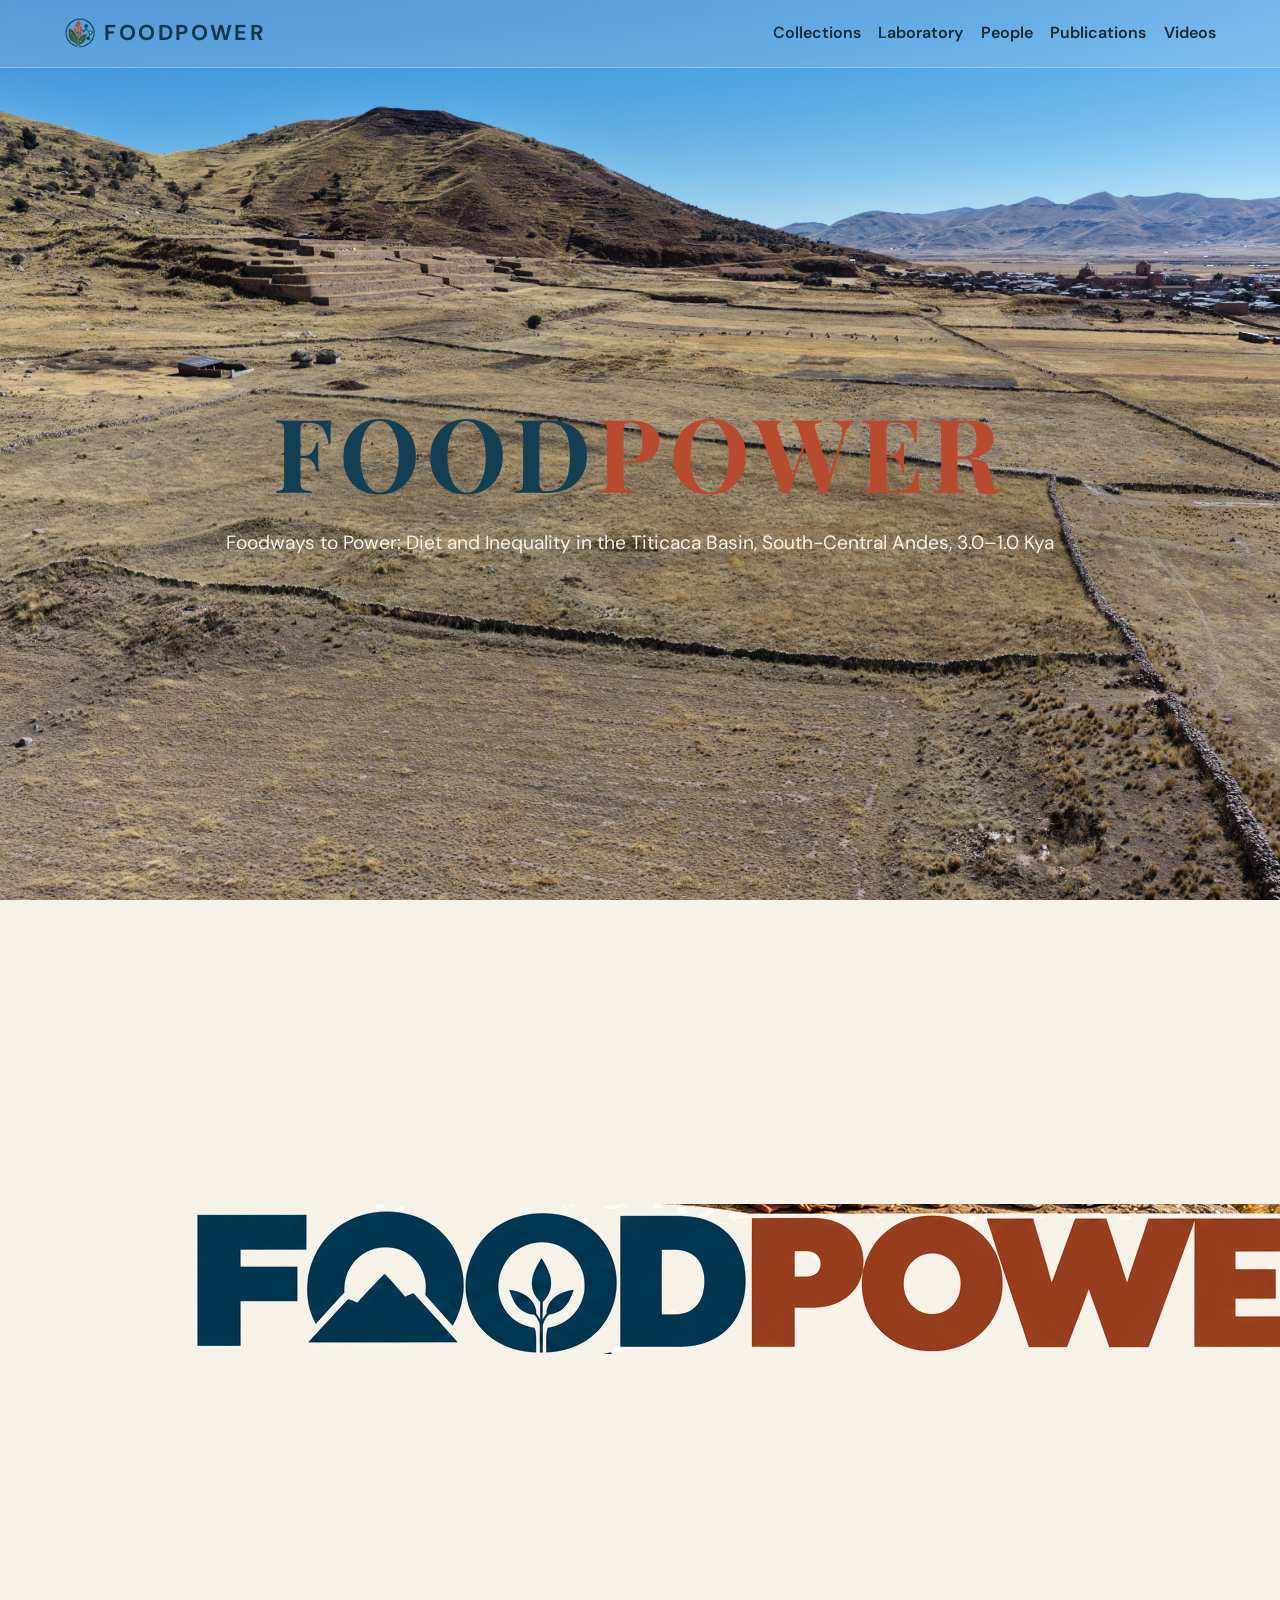
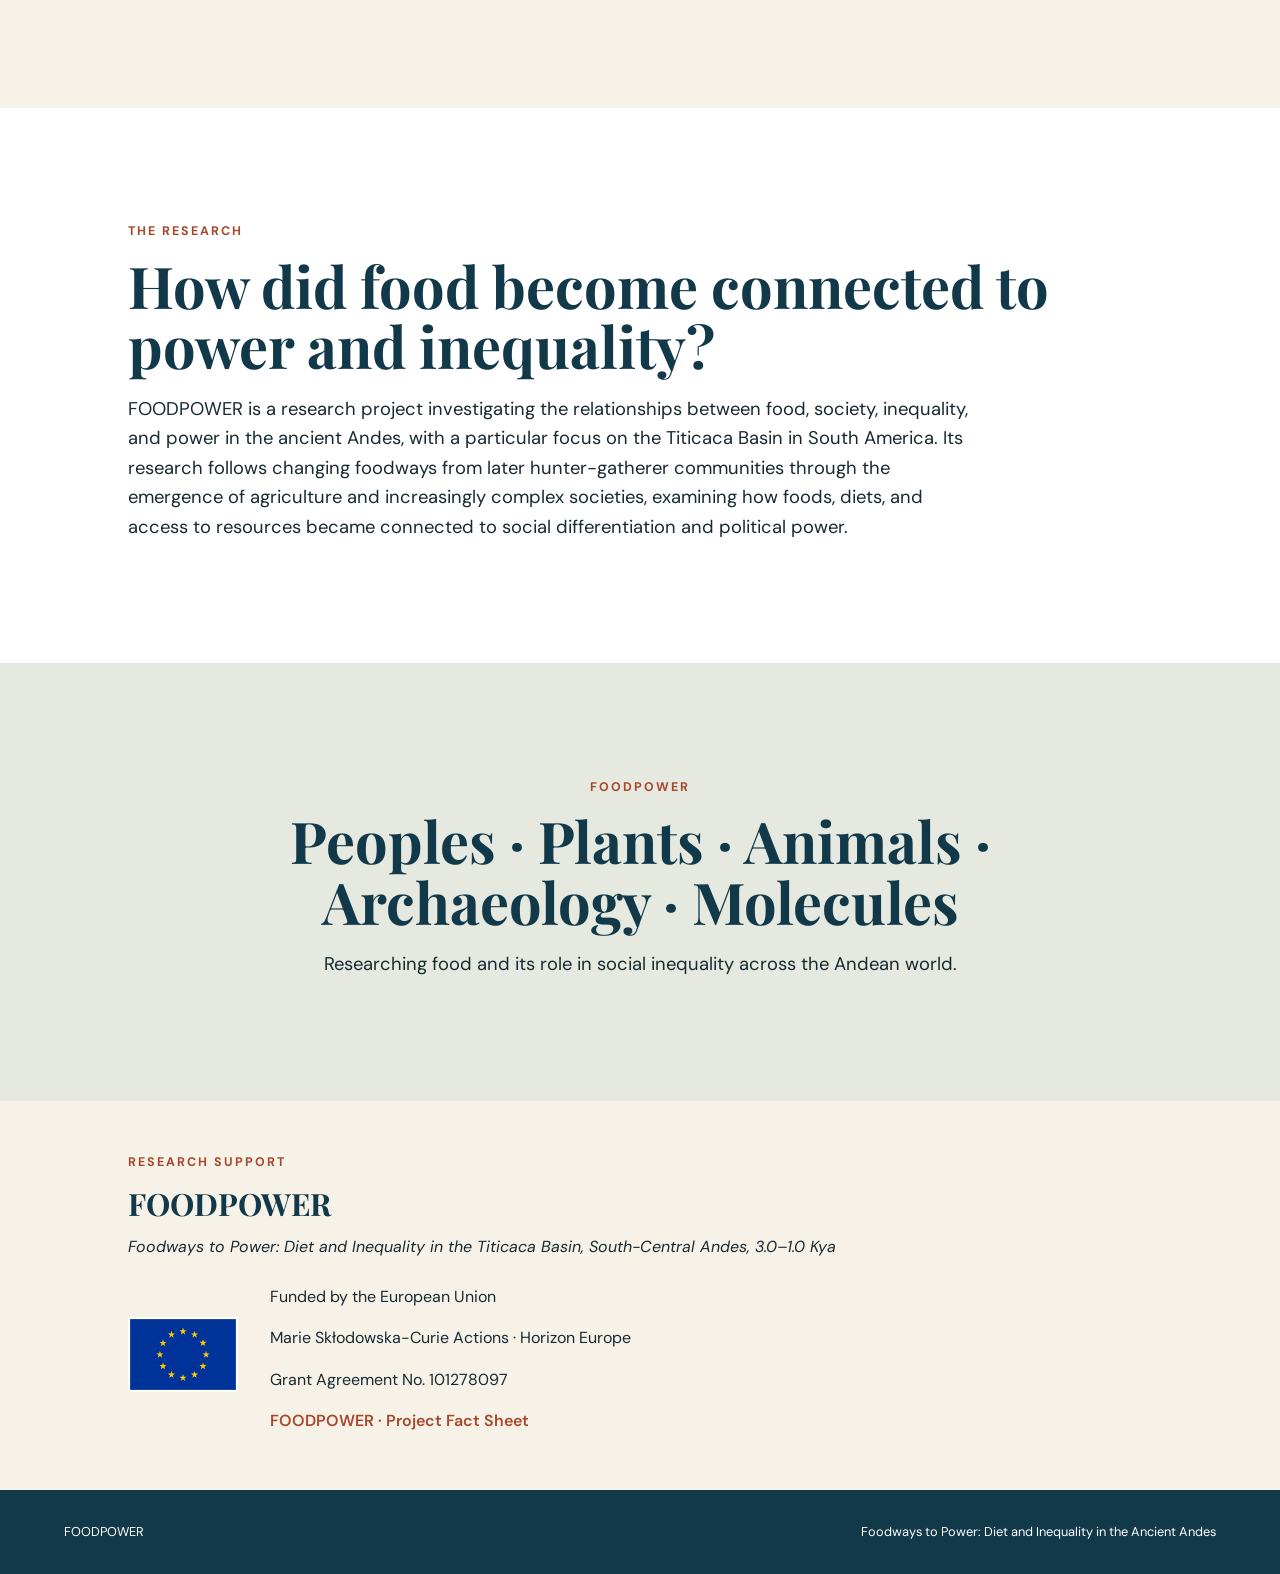
==== index.html @ 6a787aa3 "Update index.html" ====
<!DOCTYPE html>
<html lang="en">
<head>
  <meta charset="UTF-8">
  <meta name="viewport" content="width=device-width, initial-scale=1.0">
  <title>FOODPOWER | Foodways to Power</title>
  <meta name="description" content="FOODPOWER — Foodways to Power: Diet and Inequality in the Titicaca Basin.">
  <link rel="stylesheet" href="styles.css">
</head>
<body class="home-page">
  <header class="site-header">
    <a class="brand" href="#top">
  <img src="emblem.png" alt="FOODPOWER emblem">
  <span>FOODPOWER</span>
</a>
      <nav>
<a href="collections.html">Collections</a>
<a href="laboratory.html">Laboratory</a>
<a href="people.html">People</a>
<a href="publications.html">Publications</a>
<a href="videos.html">Videos</a>
</nav>
  </header>

 <main id="top">
  <section class="hero-cover">
    <div class="hero-cover-content">
      <h1>
        <span class="cover-food">FOOD</span><span class="cover-power">POWER</span>
      </h1>
      <p>
        Foodways to Power: Diet and Inequality in the Titicaca Basin,
        South-Central Andes, 3.0–1.0 Kya
      </p>
    </div>
  </section>
   <section class="hero-cover">
  <div class="hero-cover-content">
    <img src="foodpower-wordmark.png" alt="FOODPOWER">
    <p>Foodways to Power: Diet and Inequality in the Titicaca Basin, South-Central Andes, 3.0–1.0 Kya</p>
  </div>
</section>
    <section id="project" class="intro section">
      <p class="section-label">The research</p>
      <h2>How did food become connected to power and inequality?</h2>
      <p>
        FOODPOWER is a research project investigating the relationships between food, society, inequality, and power in the ancient Andes, 
        with a particular focus on the Titicaca Basin in South America. 
        Its research follows changing foodways from later hunter-gatherer communities through the emergence of agriculture and increasingly complex societies, 
        examining how foods, diets, and access to resources became connected to social differentiation and political power.
      </p>
    </section>
    
    <section id="people" class="closing section">
      <p class="section-label">FOODPOWER</p>
      <h2>Peoples · Plants · Animals · Archaeology · Molecules</h2>
      <p>Researching food and its role in social inequality across the Andean world.</p>
    </section>
  <section class="funding section">
  <p class="section-label">RESEARCH SUPPORT</p>

  <h2>FOODPOWER</h2>
  <p class="funding-subtitle">Foodways to Power: Diet and Inequality in the Titicaca Basin, South-Central Andes, 3.0–1.0 Kya</p>

  <div class="funding-content">
    <div class="funding-logo">
      <img src="EU-emblem_RGB.svg" alt="European Union">
    </div>

    <div class="funding-text">
      <p class="funding-statement">Funded by the European Union</p>
      <p>Marie Skłodowska-Curie Actions · Horizon Europe</p>
      <p>Grant Agreement No. 101278097</p>

      <p>
        <a href="https://cordis.europa.eu/project/id/101278097" target="_blank" rel="noopener">
          FOODPOWER · Project Fact Sheet
        </a>
      </p>
    </div>
  </div>
   
  </main>

  <footer>
    <span>FOODPOWER</span>
    <span>Foodways to Power: Diet and Inequality in the Ancient Andes</span>
  </footer>
</body>
</html>
---- styles.css ----
@import url('https://fonts.googleapis.com/css2?family=DM+Sans:wght@400;500;600;700&family=Playfair+Display:wght@600;700&display=swap');

:root {
  --navy: #12394a;
  --terracotta: #a9472c;
  --ochre: #c99532;
  --green: #596743;
  --cream: #f7f2e8;
  --ink: #172a32;
  --white: #ffffff;
  --line: rgba(18,57,74,.16);
}

* {
  box-sizing: border-box;
}

html {
  scroll-behavior: smooth;
}

body {
  margin: 0;
  color: var(--ink);
  background: var(--cream);
  font-family: "DM Sans", Arial, sans-serif;
  line-height: 1.6;
}


/* =====================================================
   HEADER
   ===================================================== */

.site-header {
  position: sticky;
  top: 0;
  z-index: 10;
  display: flex;
  align-items: center;
  justify-content: space-between;
  gap: 2rem;
  padding: 1rem 5vw;
  background: rgba(247,242,232,.94);
  backdrop-filter: blur(10px);
  border-bottom: 1px solid var(--line);
}
.home-page .site-header {
  background: rgba(246, 241, 231, 0.15);
  backdrop-filter: blur(4px);
  -webkit-backdrop-filter: blur(4px);
  border-bottom: 1px solid rgba(255,255,255,0.25);
}

.brand {
  color: var(--navy);
  text-decoration: none;
  font-size: 1.35rem;
  font-weight: 700;
  letter-spacing: .12em;
  display: flex;
  align-items: center;
  gap: .5rem;
}

.brand img {
  width: 32px;
  height: 32px;
  object-fit: contain;
  flex-shrink: 0;
}

nav {
  display: flex;
  flex-wrap: wrap;
  gap: 1.1rem;
}

nav a {
  color: var(--ink);
  text-decoration: none;
  font-size: 1rem;
  font-weight: 600;
}

nav a:hover {
  color: var(--terracotta);
}


/* =====================================================
   GENERAL TYPOGRAPHY
   ===================================================== */

h1,
h2 {
  font-family: "Playfair Display", Georgia, serif;
  line-height: 1.05;
  color: var(--navy);
}

h1 {
  font-size: clamp(3rem, 7vw, 6.4rem);
  margin: .3rem 0 1rem;
}

h2 {
  font-size: clamp(2.2rem, 4.5vw, 4.2rem);
  margin: .5rem 0 1.2rem;
}

h3 {
  color: var(--navy);
  font-size: 1.35rem;
  margin: .4rem 0 .7rem;
}

.lead {
  font-size: clamp(1.15rem, 2vw, 1.45rem);
  max-width: 560px;
}

.eyebrow,
.section-label {
  color: var(--terracotta);
  text-transform: uppercase;
  letter-spacing: .16em;
  font-size: .78rem;
  font-weight: 700;
}


/* =====================================================
   HOMEPAGE
   ===================================================== */

/* =====================================================
   LARGE COVER
===================================================== */

.hero-cover {
  min-height: 100vh;
  margin-top: -80px;
  padding-top: 80px;

  display: flex;
  align-items: center;
  justify-content: center;
  text-align: center;

  background: url('hero-landscape.png') center center / cover no-repeat;

  background-attachment: fixed;

  position: relative;
}

.hero-cover-content {
  max-width: 1000px;
  padding: 3rem;
}

.hero-cover h1 {
  margin: 0 0 1.5rem;
  font-size: clamp(4rem, 8vw, 8rem);
  letter-spacing: .06em;
  font-weight: 700;
}

.cover-food {
  color: #123f52;
}

.cover-power {
  color: #b84b2f;
}

.hero-cover p {
  margin: 0 auto;
  max-width: 850px;
 color: #f6f1e7;
  font-size: clamp(1rem, 1.5vw, 1.35rem);
  line-height: 1.5;
}
.hero {
  min-height: calc(100vh - 70px);
  display: grid;
  grid-template-columns: 1.05fr .95fr;
  align-items: center;
  gap: 4vw;
  padding: 5vw;
  background: var(--cream);
}
.home-hero {
  background-image:
    linear-gradient(rgba(246, 241, 231, 0.72), rgba(246, 241, 231, 0.72)),
    url('hero-landscape.jpg');
  background-size: cover;
  background-position: center;
}

.hero-image-wrap {
  max-width: 874px;
  margin: auto;
}

.hero-image-wrap img {
  width: 100%;
  display: block;
}

.hero-copy {
  max-width: 620px;
}


/* =====================================================
   BUTTONS
   ===================================================== */

.button {
  display: inline-block;
  margin-top: 1.2rem;
  padding: .85rem 1.2rem;
  background: var(--navy);
  color: var(--white);
  text-decoration: none;
  border-radius: 999px;
  font-weight: 600;
}

.button:hover {
  background: var(--terracotta);
}


/* =====================================================
   GENERAL SECTIONS
   ===================================================== */

.section {
  padding: 8vw 10vw;
}

.intro {
  background: var(--white);
}

.intro p:last-child {
  max-width: 850px;
  font-size: 1.15rem;
}


/* =====================================================
   CARDS
   ===================================================== */

.cards {
  display: grid;
  grid-template-columns: repeat(2, 1fr);
  gap: 1px;
  padding: 0;
  background: var(--line);
}

.cards article {
  padding: 5vw;
  min-height: 300px;
  background: var(--cream);
}

.card-number {
  color: var(--ochre);
  font-weight: 700;
  letter-spacing: .08em;
}


/* =====================================================
   FEATURE
   ===================================================== */

.feature {
  display: grid;
  grid-template-columns: 1fr 1fr;
  gap: 8vw;
  align-items: end;
  background: var(--navy);
  color: var(--white);
}

.feature h2 {
  color: var(--white);
}

.feature .section-label {
  color: var(--ochre);
}


/* =====================================================
   CLOSING
   ===================================================== */

.closing {
  text-align: center;
  background: #e5e9df;
}

.closing h2 {
  max-width: 900px;
  margin-left: auto;
  margin-right: auto;
}

.closing p:last-child {
  font-size: 1.15rem;
}


/* =====================================================
   FOOTER
   ===================================================== */

footer {
  display: flex;
  justify-content: space-between;
  gap: 2rem;
  padding: 2rem 5vw;
  background: var(--navy);
  color: var(--white);
  font-size: .8rem;
}


/* =====================================================
   INTERIOR PAGES
   Collections · Laboratory · People · Publications · Videos
   ===================================================== */

.collections-page main,
.laboratory-page main,
.people-page main,
.publications-page main,
.videos-page main {
  max-width: 1180px;
  margin: 0 auto;
}


/* =====================================================
   INTERIOR HERO
   The key change: no artificial vertical height
   ===================================================== */

.collections-page .hero,
.laboratory-page .hero,
.people-page .hero,
.publications-page .hero,
.videos-page .hero {
  min-height: 0 !important;
  height: auto !important;
  display: block;
  padding: 3.5rem 5vw 0 !important;
  margin: 0 !important;
  background: transparent;
}


/* =====================================================
   INTERIOR H1
   10% smaller than original
   ===================================================== */

.collections-page .hero h1,
.laboratory-page .hero h1,
.people-page .hero h1,
.publications-page .hero h1,
.videos-page .hero h1 {
  font-size: clamp(2.34rem, 3.6vw, 3.78rem);
  max-width: 950px;
  margin: .3rem 0 1rem !important;
}


/* =====================================================
   INTERIOR LEAD
   ===================================================== */

.collections-page .hero .lead,
.laboratory-page .hero .lead,
.people-page .hero .lead,
.publications-page .hero .lead,
.videos-page .hero .lead {
  max-width: 800px;
  font-size: 1.2rem;
  margin-top: 0 !important;
  margin-bottom: 0 !important;
}


/* =====================================================
   FIRST SECTION
   Very small gap after the introductory text
   ===================================================== */

.collections-page .hero + .section,
.laboratory-page .hero + .section,
.people-page .hero + .section,
.publications-page .hero + .section,
.videos-page .hero + .section {
  padding-top: 0.5rem !important;
}


/* =====================================================
   OTHER INTERIOR SECTIONS
   ===================================================== */

.collections-page .section,
.laboratory-page .section,
.people-page .section,
.publications-page .section,
.videos-page .section {
  padding: 0.5rem 5vw 0.3rem !important;
}


/* =====================================================
   INTERIOR SECTION LABELS
   ===================================================== */

.collections-page .section .section-label,
.laboratory-page .section .section-label,
.people-page .section .section-label,
.publications-page .section .section-label,
.videos-page .section .section-label {
  margin-top: 0 !important;
  margin-bottom: .5rem !important;
}


/* =====================================================
   INTERIOR H2
   20% smaller
   ===================================================== */

.collections-page .section h2,
.laboratory-page .section h2,
.people-page .section h2,
.publications-page .section h2,
.videos-page .section h2 {
  font-size: clamp(1.44rem, 2.16vw, 2.24rem);
  max-width: 900px;
  margin-top: 0 !important;
  margin-bottom: .8rem !important;
}


/* =====================================================
   INTERIOR PARAGRAPHS
   ===================================================== */

.collections-page .section p,
.laboratory-page .section p,
.people-page .section p,
.publications-page .section p,
.videos-page .section p {
  max-width: 850px;
}


/* =====================================================
   FIELDWORK IMAGES
   ===================================================== */
.fieldwork-site-image {
  margin: 0 5vw 3rem;
}

.fieldwork-site-image img {
  width: 100%;
  height: 420px;
  object-fit: cover;
  object-position: center;
  display: block;
}
.fieldwork-image-placeholder {
  margin-top: 0.5rem;
  min-height: 320px;
  display: flex;
  align-items: center;
  justify-content: center;
  background: #e5e9df;
  border: 1px solid var(--line);
}
.fieldwork-image-placeholder img {
  width: 100%;
  height: 500px;
  object-fit: cover;
  display: block;
}
.fieldwork-image-placeholder p {
  color: var(--green);
  font-size: .8rem;
  font-weight: 700;
  letter-spacing: .14em;
  text-transform: uppercase;
}


/* =====================================================
   PEOPLE
   ===================================================== */
.experimental-image {
  margin-top: 1.5rem;
  width: 100%;
  max-width: 100%;
  overflow: hidden;
}

.experimental-image img {
  display: block;
  width: 100%;
  max-width: 100%;
  height: auto;
}

.people-section {
  display: grid;
  grid-template-columns: 1fr 1fr;
  gap: 5rem;
}

.person {
  padding-top: 0;
}

.person h2 {
  margin-top: 0;
}

.person h2 a {
  color: var(--navy);
  text-decoration: none;
}

.person h2 a:hover {
  color: var(--terracotta);
}

.person-role {
  font-weight: 600;
  color: var(--terracotta);
}

.person-affiliation {
  font-size: .95rem;
  font-weight: 500;
}

.person img {
  width: 240px;
  height: 240px;
  object-fit: cover;
  display: block;
  margin-bottom: 1rem;
}
/* =====================================================
   PUBLICATIONS
   ===================================================== */

.publication {
  padding: 1.0rem 0;
  border-top: 1px solid var(--line);
}


/* Paper titles — 25% smaller */

.publication h3 {
  font-family: "Playfair Display", Georgia, serif;
  font-size: 1.0rem;
  line-height: 1.3;
  max-width: 900px;
  margin-top: .3rem;
  margin-bottom: .6rem;
}

.publication a {
  color: var(--terracotta);
  text-decoration: none;
  font-weight: 600;
}

.publication a:hover {
  text-decoration: underline;
}

.funding {
  padding: 2.5rem 10vw 3rem !important;
}
.funding-logo img {
  width: 110px !important;
  max-width: 110px !important;
  height: auto;
  display: block;
}
.funding .section-label {
  margin-bottom: .8rem;
}

.funding p {
  margin-bottom: .5rem;
}

.funding a {
  color: var(--terracotta);
  text-decoration: none;
  font-weight: 600;
}

.funding a:hover {
  text-decoration: underline;
}
/* =====================================================
   VIDEOS
   ===================================================== */

.video-placeholder {
  margin-top: 1.5rem;
  min-height: 320px;
  display: flex;
  align-items: center;
  justify-content: center;
  background: #e5e9df;
  border: 1px solid var(--line);
}

.video-placeholder p {
  color: var(--green);
  font-size: .8rem;
  font-weight: 700;
  letter-spacing: .14em;
  text-transform: uppercase;
}


/* =====================================================
   MOBILE
   ===================================================== */

@media (max-width: 900px) {

  .site-header {
    align-items: flex-start;
    flex-direction: column;
  }

  nav {
    gap: .7rem;
  }

  .hero,
  .feature {
    grid-template-columns: 1fr;
  }

  .hero {
    padding-top: 3rem;
  }
.hero-image-wrap {
  width: 110%;
  max-width: none;
  margin-left: -5%;
}
  .cards {
    grid-template-columns: 1fr;
  }

  footer {
    flex-direction: column;
  }


  /* Research mobile */

  .research-page main {
    padding: 3rem 6vw 5rem;
  }

  .research-page h1 {
    font-size: 3rem;
  }

  .research-page h2 {
    font-size: 2.4rem;
  }


  /* Interior hero */

  .fieldwork-page .hero,
  .laboratory-page .hero,
  .people-page .hero,
  .publications-page .hero,
  .videos-page .hero {
    min-height: 0 !important;
    height: auto !important;
    padding: 3rem 6vw 0 !important;
  }


  /* Interior H1 */

  .fieldwork-page .hero h1,
  .laboratory-page .hero h1,
  .people-page .hero h1,
  .publications-page .hero h1,
  .videos-page .hero h1 {
    font-size: 2.43rem;
    margin-bottom: .8rem !important;
  }


  /* Interior lead */

  .fieldwork-page .hero .lead,
  .laboratory-page .hero .lead,
  .people-page .hero .lead,
  .publications-page .hero .lead,
  .videos-page .hero .lead {
    margin-bottom: 0 !important;
  }


  /* First section */

  .fieldwork-page .hero + .section,
  .laboratory-page .hero + .section,
  .people-page .hero + .section,
  .publications-page .hero + .section,
  .videos-page .hero + .section {
    padding-top: 1.5rem !important;
  }


  /* Other sections */

  .fieldwork-page .section,
  .laboratory-page .section,
  .people-page .section,
  .publications-page .section,
  .videos-page .section {
    padding: 1.5rem 6vw 2.5rem !important;
  }


  /* H2 */

  .fieldwork-page .section h2,
  .laboratory-page .section h2,
  .people-page .section h2,
  .publications-page .section h2,
  .videos-page .section h2 {
    font-size: 1.92rem;
    margin-top: 0 !important;
    margin-bottom: .7rem !important;
  }


  .people-section {
    grid-template-columns: 1fr;
    gap: 3rem;
  }

}
@media (max-width: 700px) {
  .fieldwork-image-placeholder img {
    height: auto;
    object-fit: contain;
  }
}
/* Research support */
.funding h2 {
  max-width: 950px;
  font-size: clamp(1.8rem, 2.4vw, 2.5rem);
  line-height: 1.15;
  margin-bottom: .8rem;
}

.funding-subtitle {
  margin-top: 0;
  margin-bottom: 1.8rem;
  font-style: italic;
}

.funding-supported {
  margin-bottom: 1rem;
  font-weight: 600;
}

.support-logos {
  display: flex;
  align-items: center;
  justify-content: flex-start;
  gap: 3rem;
  flex-wrap: wrap;
  margin-bottom: 3rem;
}

.support-logos img {
  width: 150px;
  height: 55px;
  object-fit: contain;
  object-position: center;
}
.logo-aps {
  width: 270px !important;
  height: 55px !important;
}
.logo-natgeo {
  width: 190px !important;
  height: 55px !important;
}

.support-text {
  font-family: "Playfair Display", Georgia, serif;
  font-size: 1rem;
  font-weight: 600;
  white-space: nowrap;
}

.eu-support {
  padding-top: 2rem;
  border-top: 1px solid var(--line);
}

.eu-support h3 {
  max-width: 950px;
  font-family: "Playfair Display", Georgia, serif;
  font-size: 1.35rem;
  line-height: 1.35;
  margin-bottom: 1.5rem;
}

.funding .funding-content {
  display: flex;
  align-items: center;
  gap: 2rem;
}

@media (max-width: 700px) {
  .support-logos {
    gap: 2rem;
  }

  .support-logos img {
    width: 130px;
  }

  .eu-support .funding-content {
    align-items: flex-start;
  }
}
/* =====================================================
   RESEARCH AUTHORIZATIONS
===================================================== */

.authorizations-grid {
  display: grid;
  grid-template-columns: repeat(2, minmax(0, 1fr));
  gap: 2.5rem;
  margin-top: 2.5rem;
}

.authorization-document {
  text-align: center;
}

.authorization-document a {
  display: block;
}

.authorization-document img {
  width: 100%;
  max-height: 520px;
  object-fit: contain;
  display: block;
  background: #ffffff;
  border: 1px solid var(--line);
}

.authorization-document p {
  margin-top: 1rem;
  font-size: 0.9rem;
  color: var(--navy);
}

@media (max-width: 700px) {
  .authorizations-grid {
    grid-template-columns: 1fr;
  }

  .authorization-document img {
    max-height: none;
  }
}
.video-embed {
  width: 100%;
  max-width: 900px;
  margin: 1.5rem 0 .5rem;
}

.video-embed iframe {
  width: 100%;
  aspect-ratio: 16 / 9;
  height: auto;
  display: block;
  border: 0;
}
@media (max-width: 900px) {
  .hero-cover {
    background-attachment: scroll;
  }
}
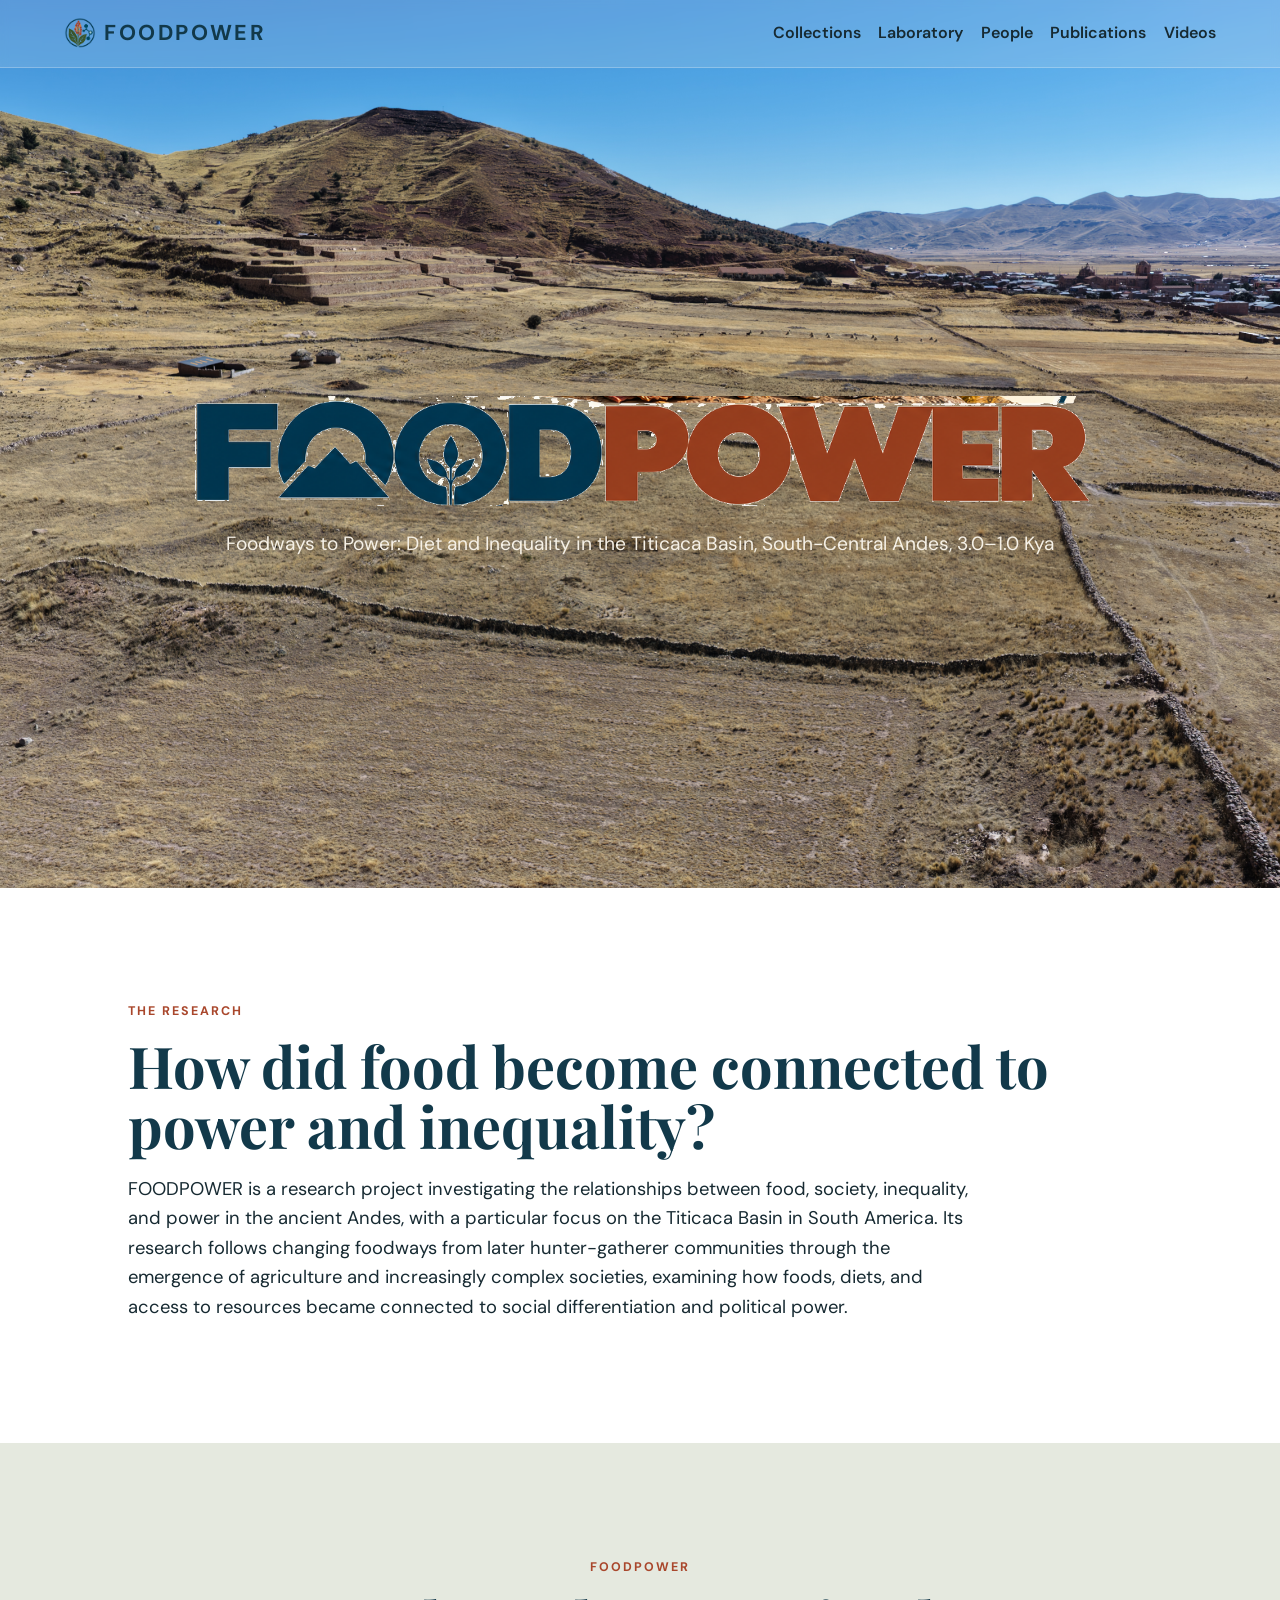
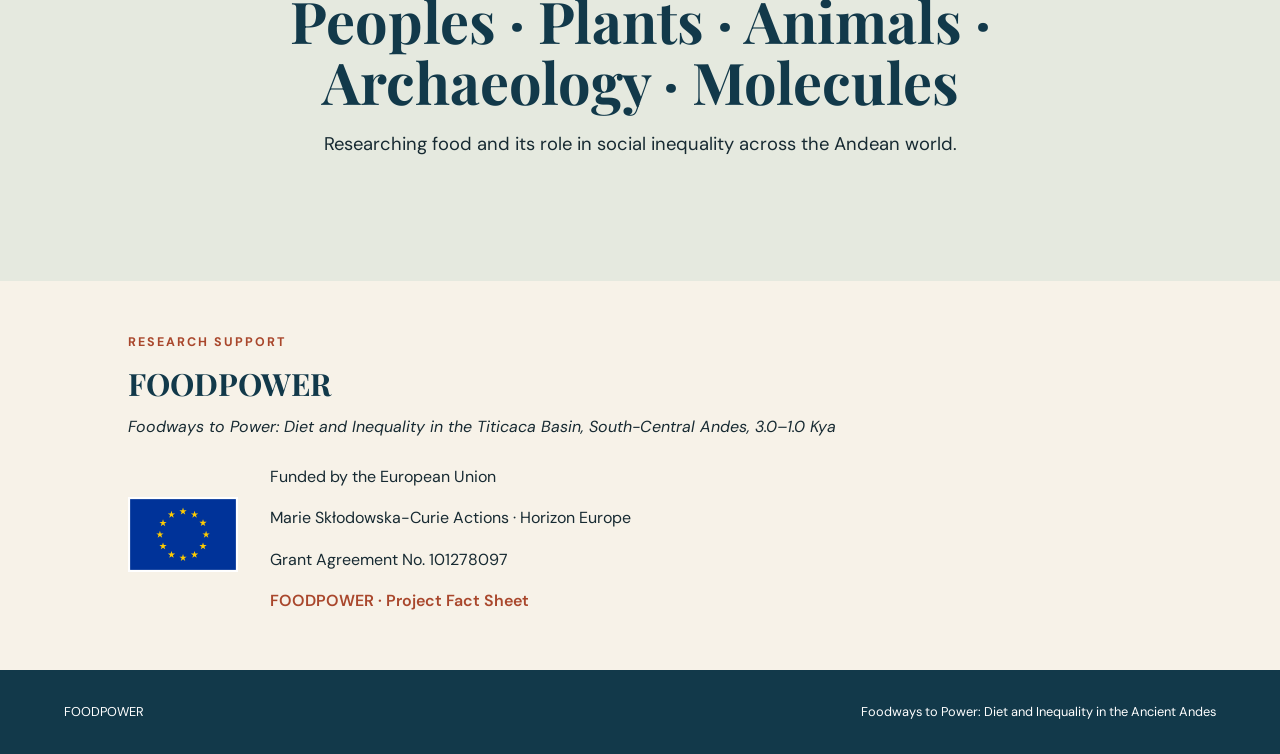
==== commit a2f49631: "Update index.html" ====
--- a/index.html
+++ b/index.html
@@ -23,17 +23,6 @@
   </header>
 
  <main id="top">
-  <section class="hero-cover">
-    <div class="hero-cover-content">
-      <h1>
-        <span class="cover-food">FOOD</span><span class="cover-power">POWER</span>
-      </h1>
-      <p>
-        Foodways to Power: Diet and Inequality in the Titicaca Basin,
-        South-Central Andes, 3.0–1.0 Kya
-      </p>
-    </div>
-  </section>
    <section class="hero-cover">
   <div class="hero-cover-content">
     <img src="foodpower-wordmark.png" alt="FOODPOWER">
--- a/styles.css
+++ b/styles.css
@@ -157,7 +157,17 @@
 
 .hero-cover-content {
   max-width: 1000px;
+  width: 100%;
   padding: 3rem;
+  box-sizing: border-box;
+}
+
+.hero-cover-content img {
+  display: block;
+  width: min(900px, 90vw);
+  max-width: 100%;
+  height: auto;
+  margin: 0 auto 1.5rem;
 }
 
 .hero-cover h1 {
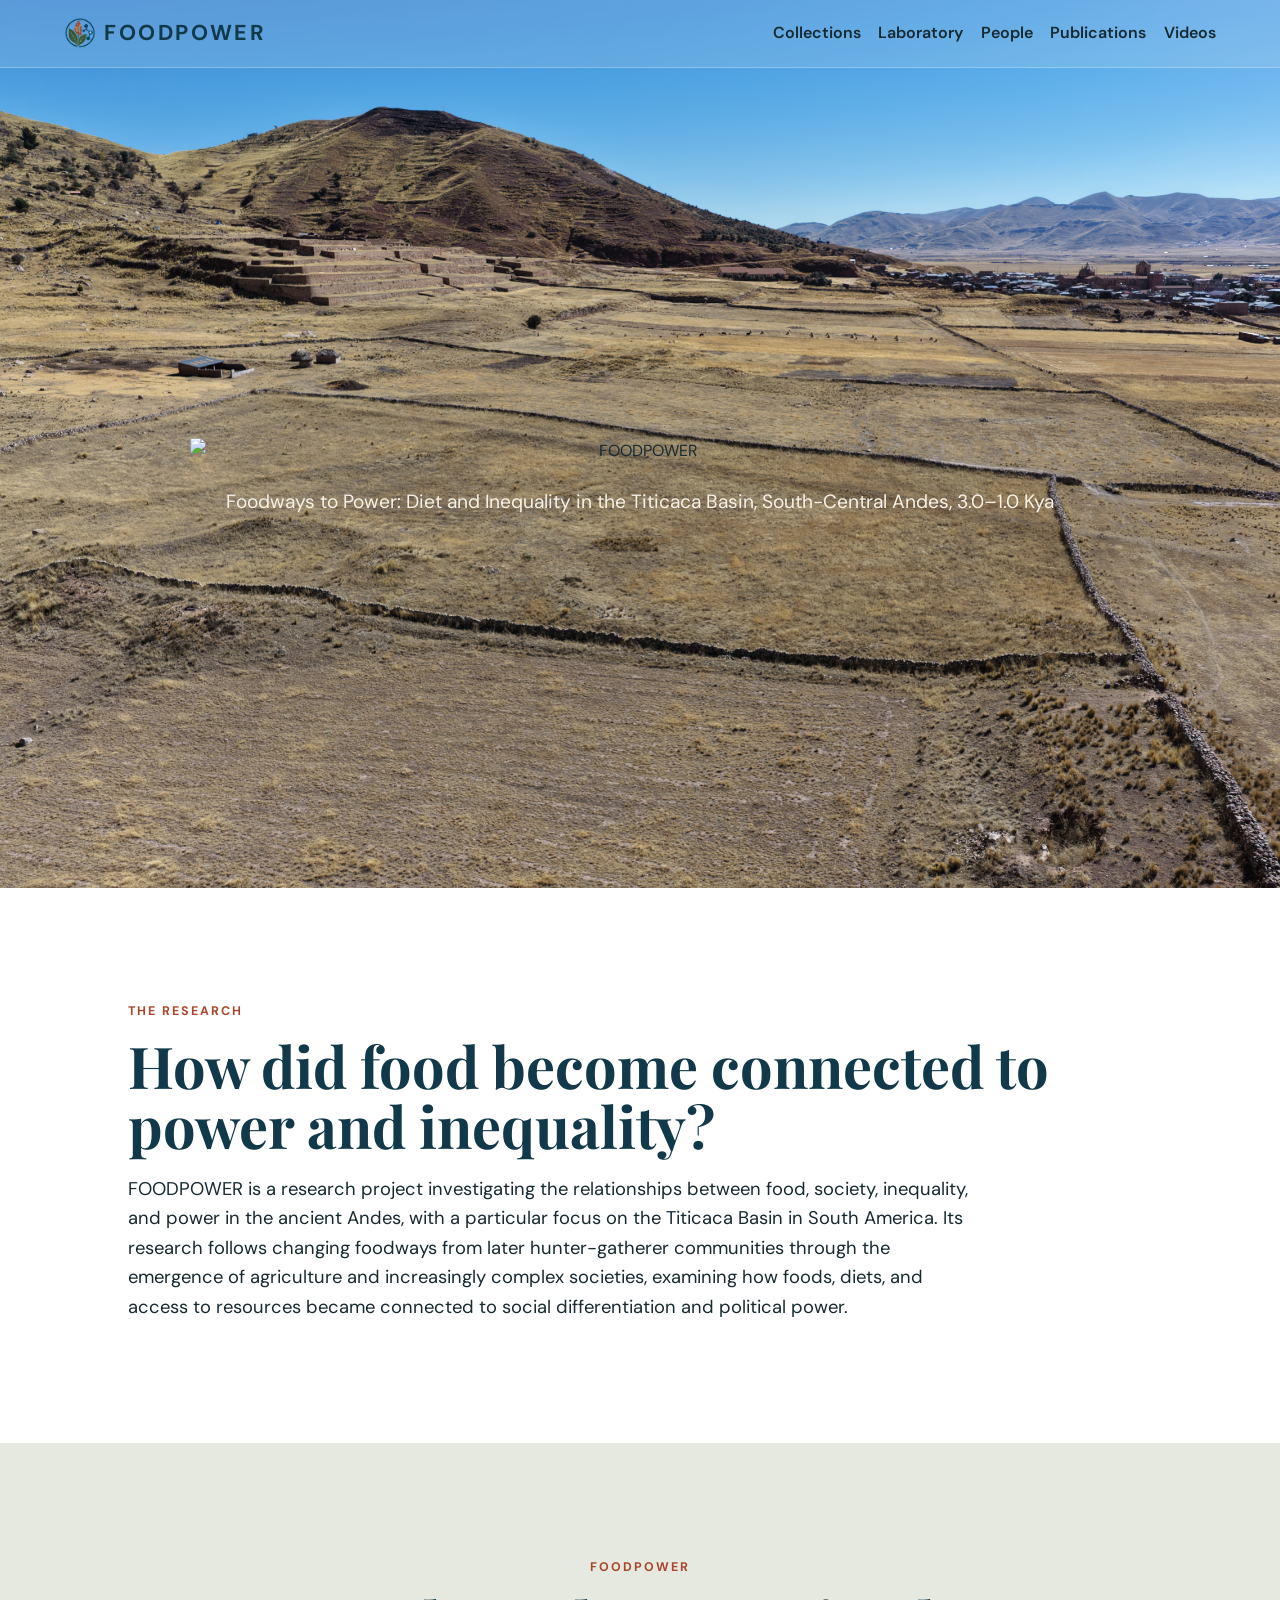
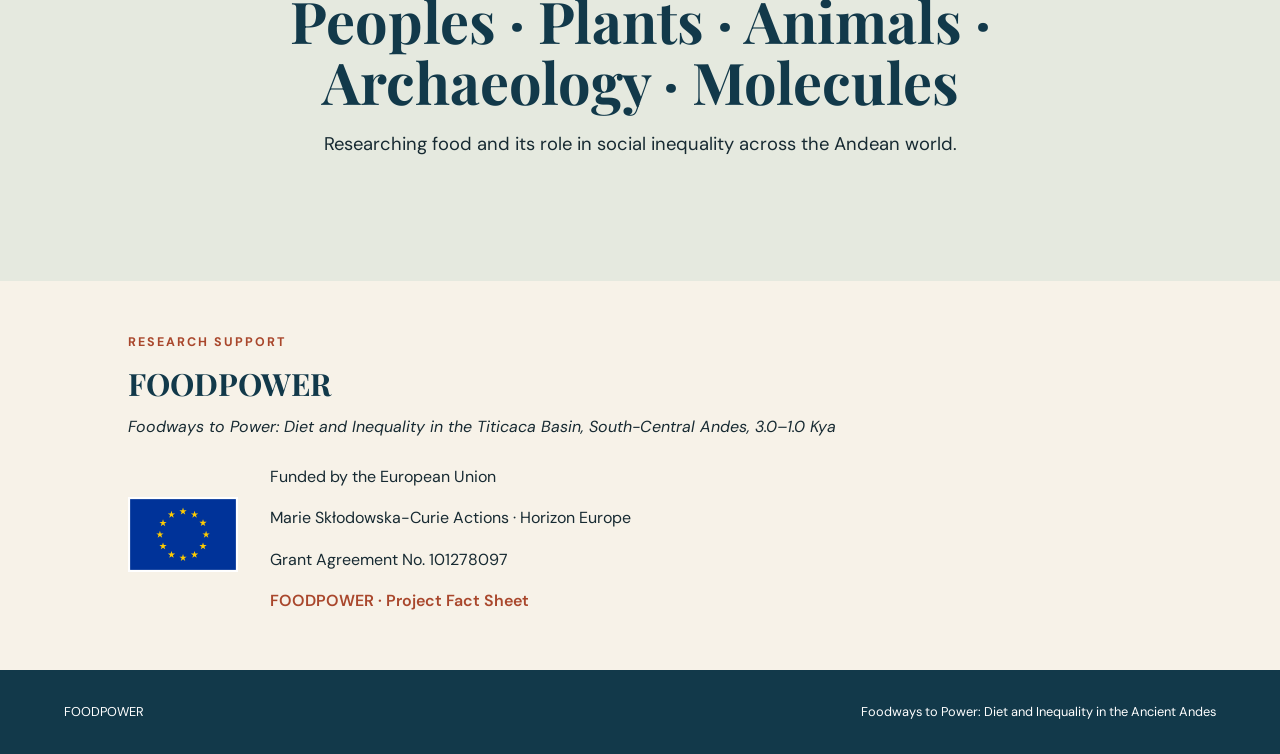
==== commit 0d889746: "Update index.html" ====
--- a/index.html
+++ b/index.html
@@ -25,7 +25,7 @@
  <main id="top">
    <section class="hero-cover">
   <div class="hero-cover-content">
-    <img src="foodpower-wordmark.png" alt="FOODPOWER">
+    <img src="foodpower-wordmark-clean.png" alt="FOODPOWER">
     <p>Foodways to Power: Diet and Inequality in the Titicaca Basin, South-Central Andes, 3.0–1.0 Kya</p>
   </div>
 </section>
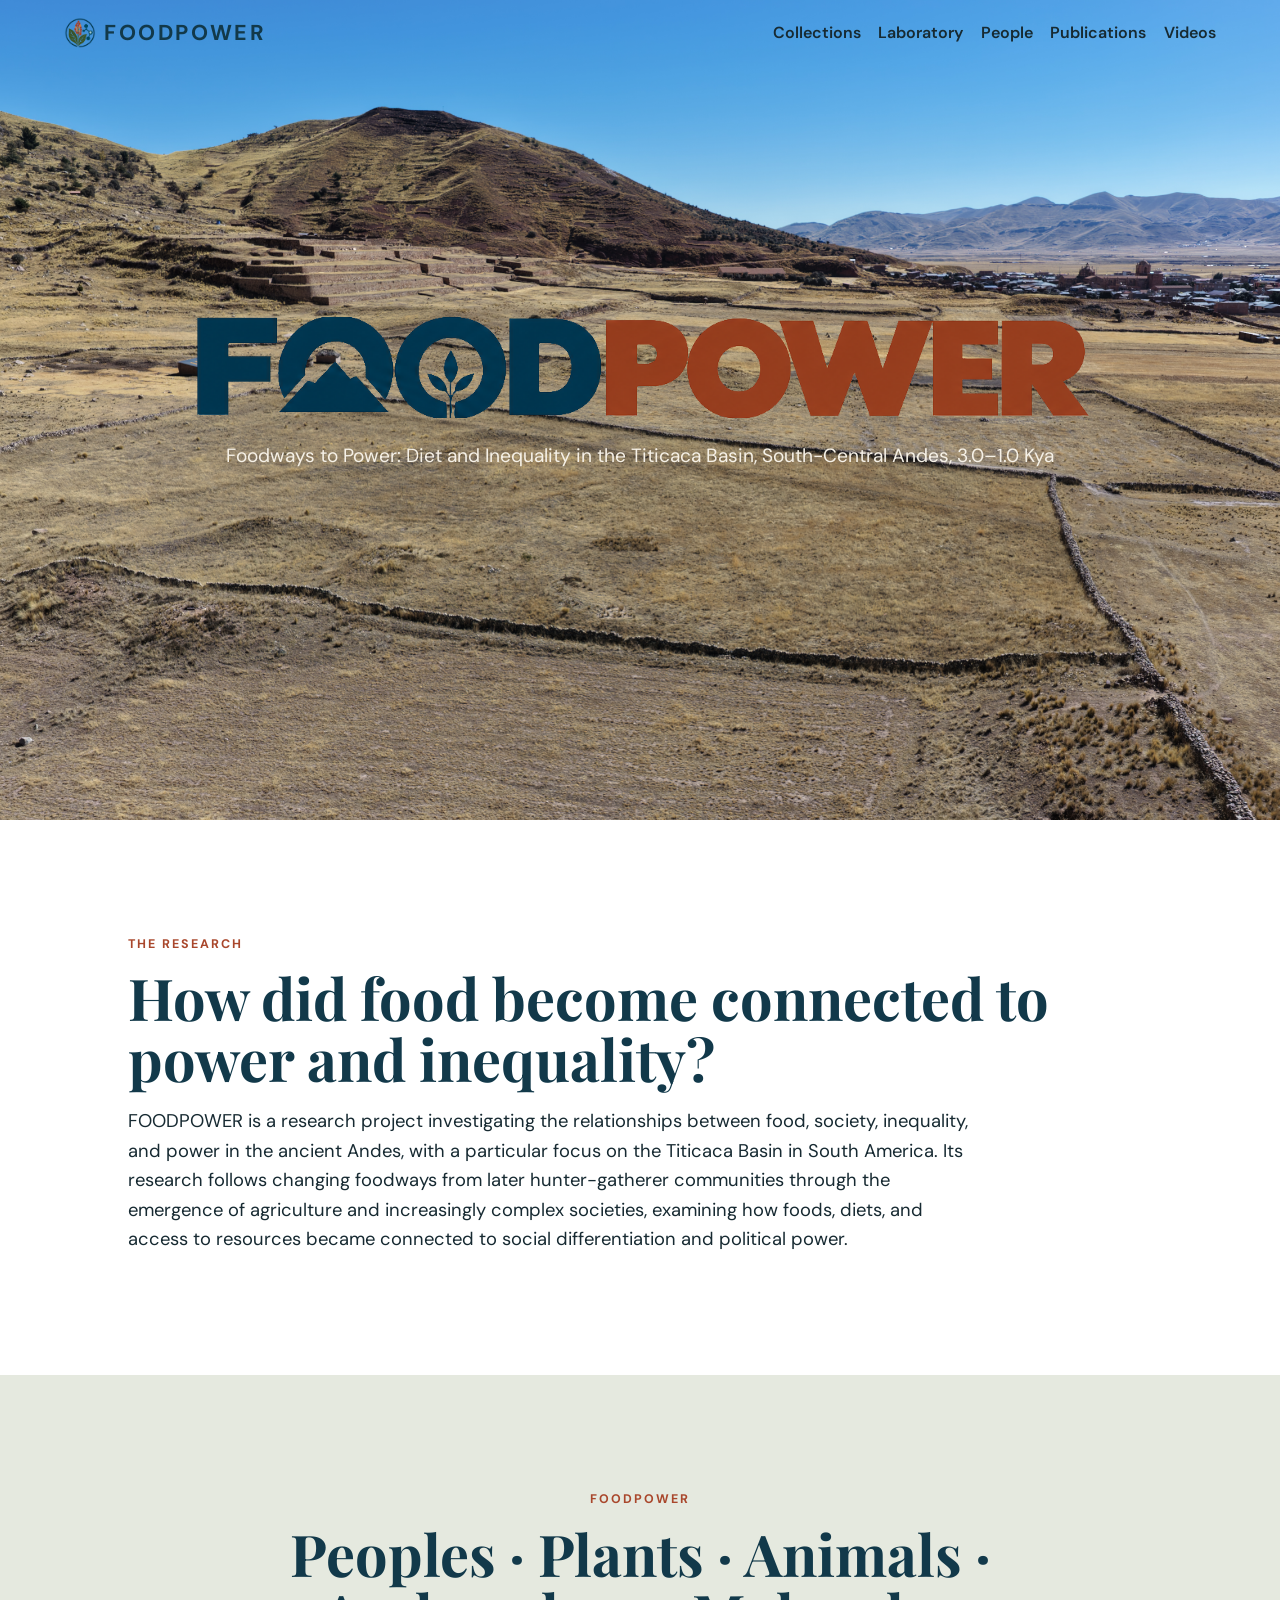
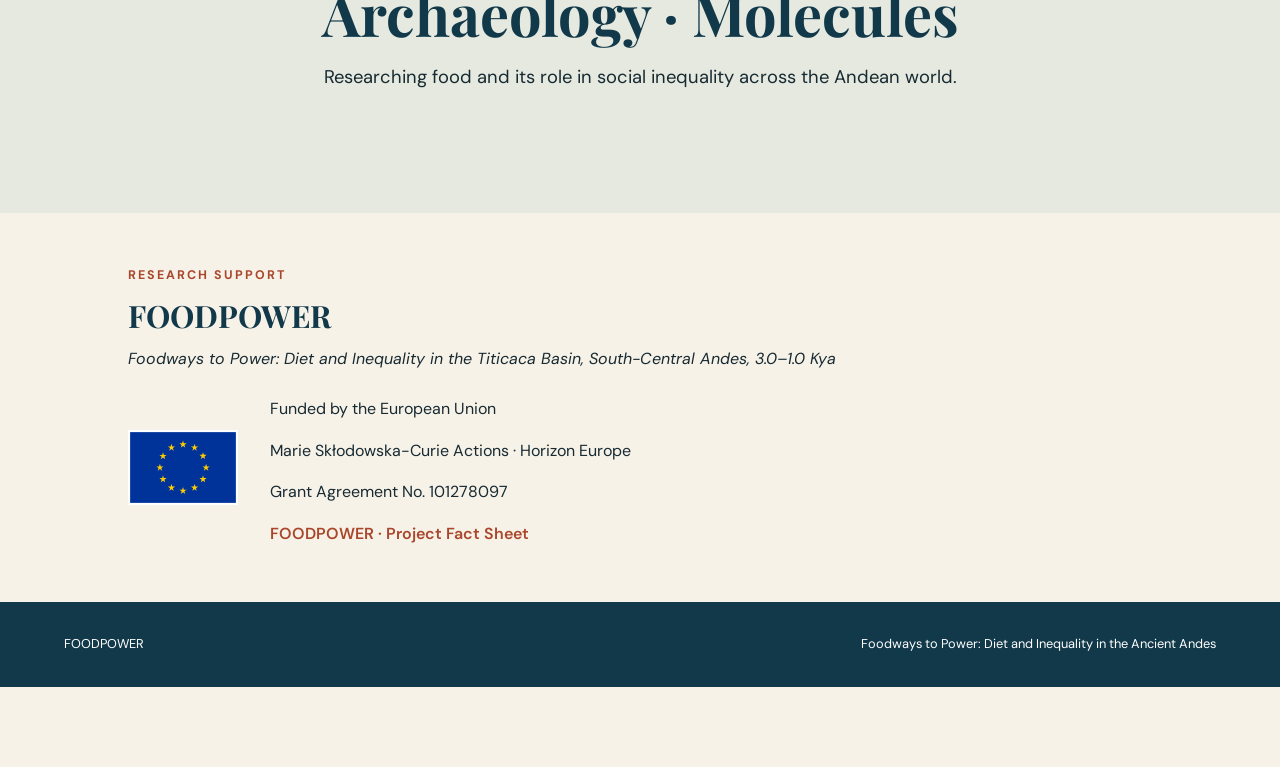
==== commit ed9076f0: "Update index.html" ====
--- a/index.html
+++ b/index.html
@@ -75,5 +75,17 @@
     <span>FOODPOWER</span>
     <span>Foodways to Power: Diet and Inequality in the Ancient Andes</span>
   </footer>
+<script>
+  window.addEventListener('scroll', function () {
+    const header = document.querySelector('.site-header');
+
+    if (window.scrollY > 80) {
+      header.classList.add('scrolled');
+    } else {
+      header.classList.remove('scrolled');
+    }
+  });
+</script>
+  
 </body>
 </html>
--- a/styles.css
+++ b/styles.css
@@ -51,7 +51,16 @@
   -webkit-backdrop-filter: blur(4px);
   border-bottom: 1px solid rgba(255,255,255,0.25);
 }
-
+body:has(.hero-cover) .site-header {
+  position: absolute;
+  top: 0;
+  left: 0;
+  right: 0;
+  background: transparent;
+  backdrop-filter: none;
+  -webkit-backdrop-filter: none;
+  border-bottom: none;
+}
 .brand {
   color: var(--navy);
   text-decoration: none;
@@ -158,7 +167,7 @@
 .hero-cover-content {
   max-width: 1000px;
   width: 100%;
-  padding: 3rem;
+  padding: 1rem 3rem 3rem;
   box-sizing: border-box;
 }
 
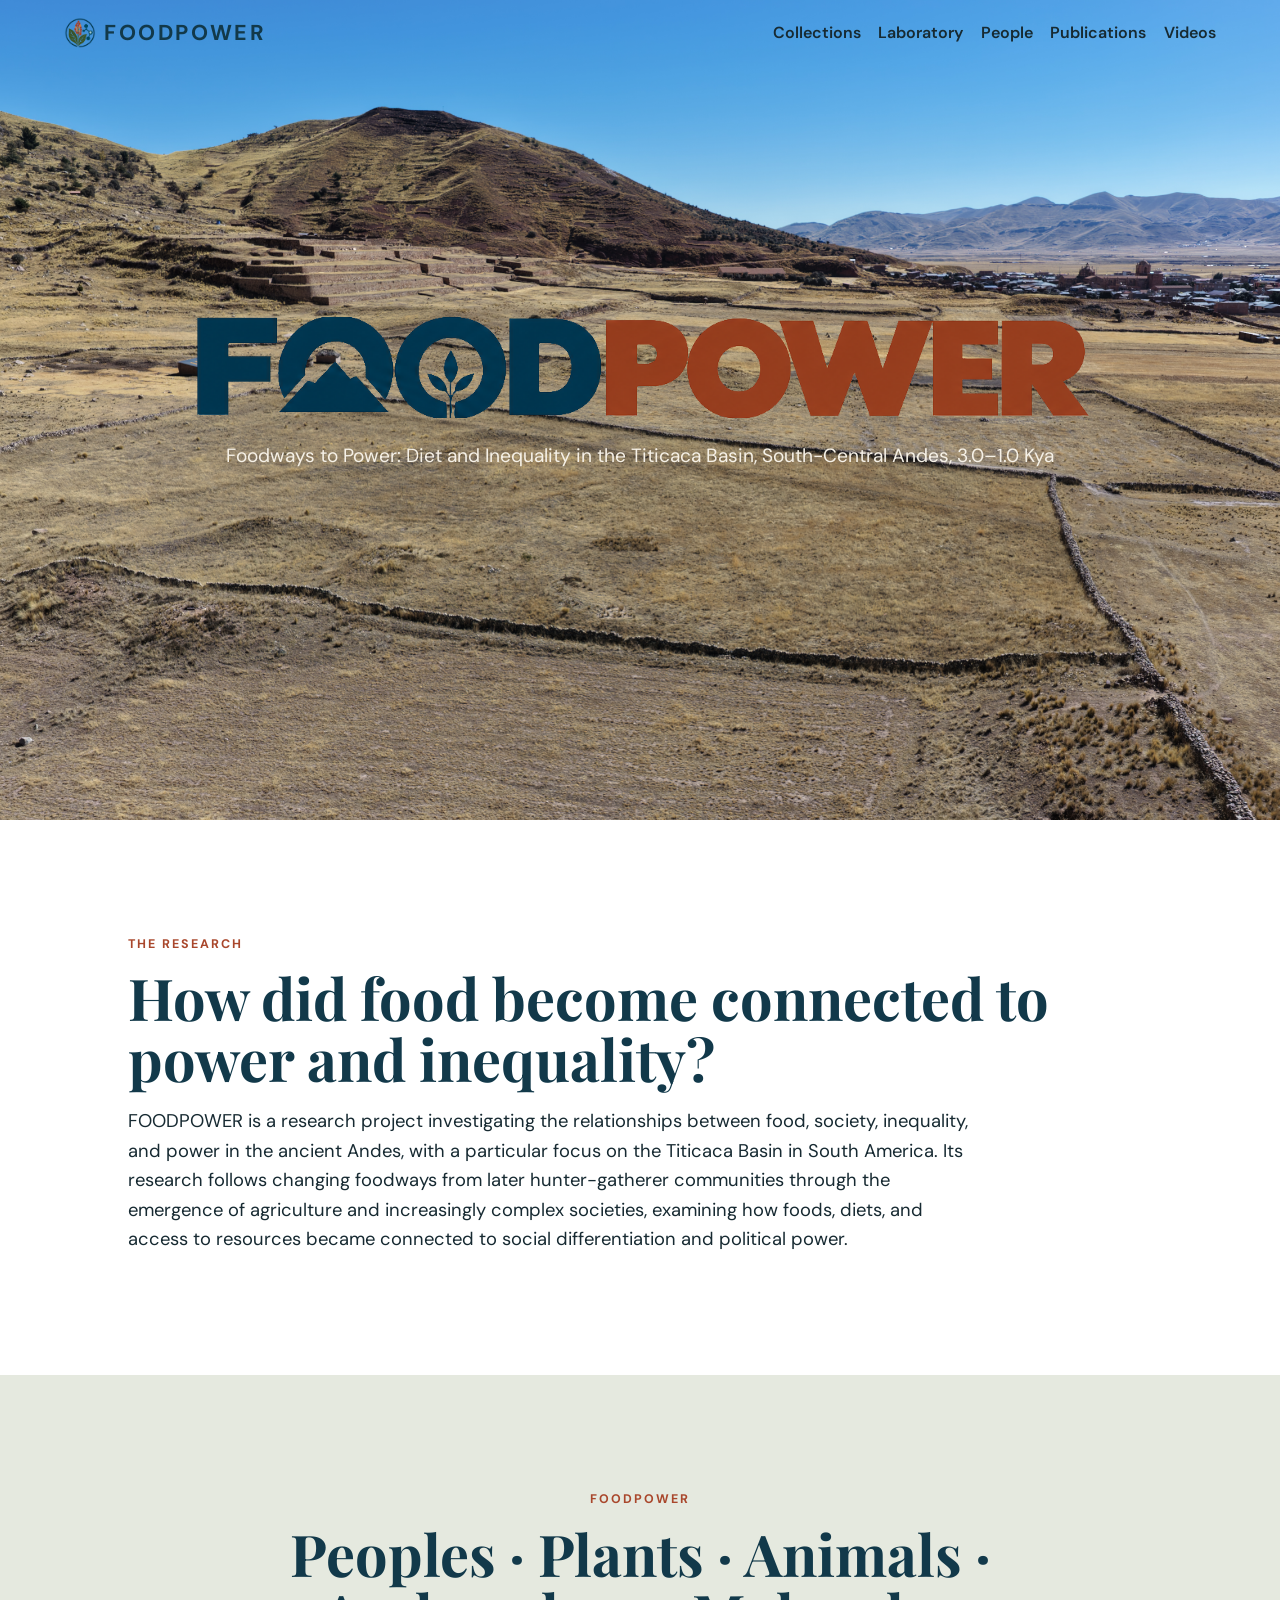
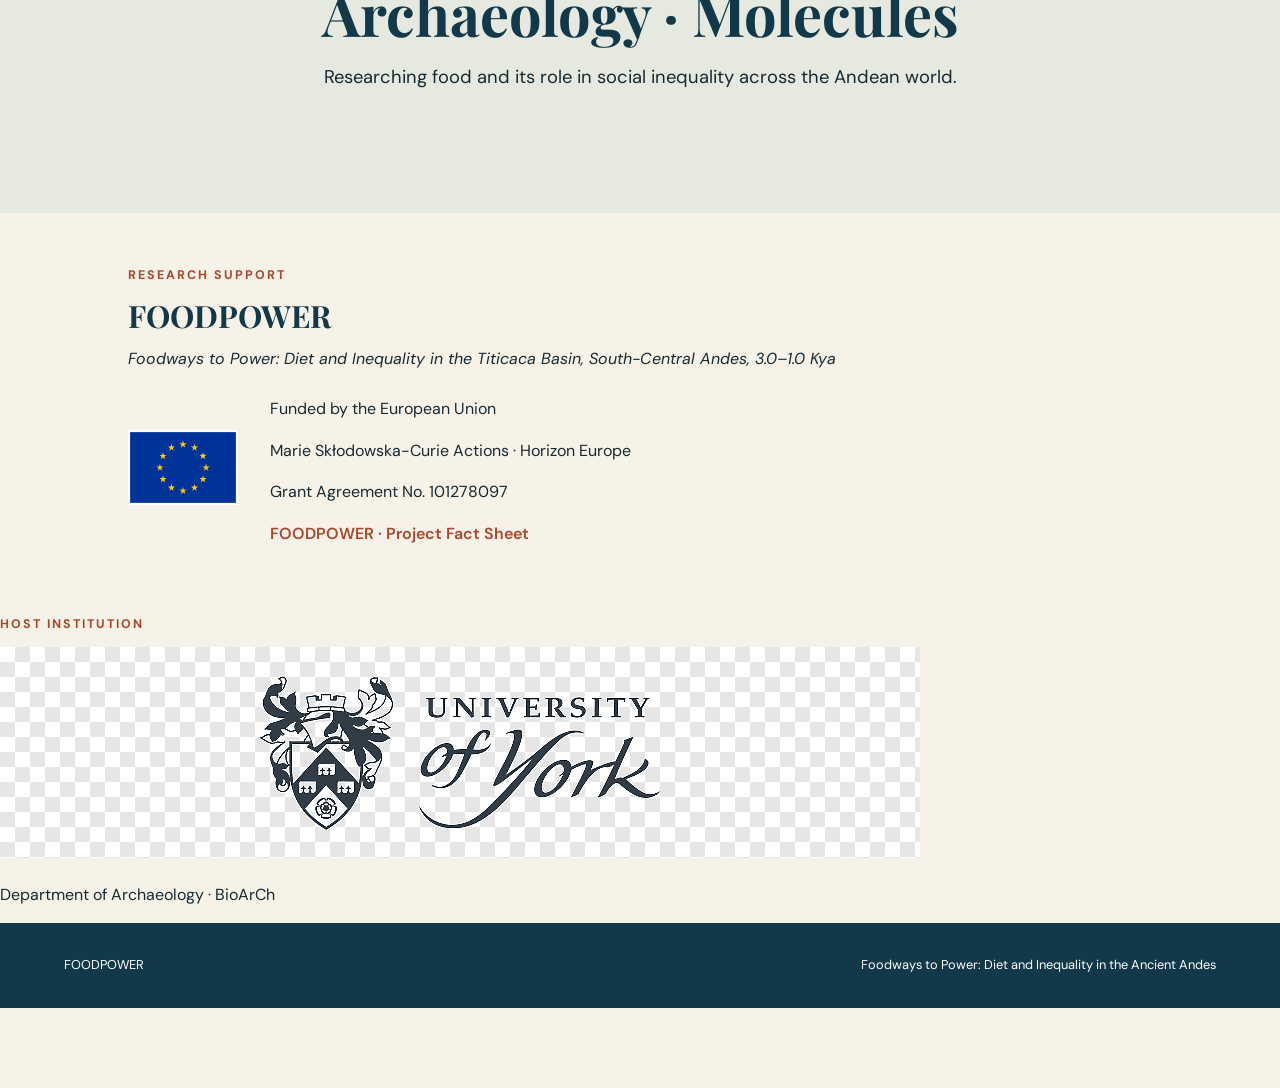
==== commit 4ae595a7: "Update index.html" ====
--- a/index.html
+++ b/index.html
@@ -71,7 +71,20 @@
    
   </main>
 
-  <footer>
+<section class="host-institution">
+  <p class="section-label">HOST INSTITUTION</p>
+
+  <img
+    src="logo-U-of-york.png"
+    alt="University of York"
+  >
+
+  <p>
+    Department of Archaeology · BioArCh
+  </p>
+</section>
+
+<footer>
     <span>FOODPOWER</span>
     <span>Foodways to Power: Diet and Inequality in the Ancient Andes</span>
   </footer>
--- a/styles.css
+++ b/styles.css
@@ -61,6 +61,17 @@
   -webkit-backdrop-filter: none;
   border-bottom: none;
 }
+body:has(.hero-cover) .site-header.scrolled {
+  position: fixed;
+  top: 0;
+  left: 0;
+  right: 0;
+  background: rgba(247, 242, 232, 0.96);
+  backdrop-filter: blur(10px);
+  -webkit-backdrop-filter: blur(10px);
+  border-bottom: 1px solid var(--line);
+  box-shadow: 0 2px 12px rgba(0, 0, 0, 0.06);
+}
 .brand {
   color: var(--navy);
   text-decoration: none;
@@ -942,4 +953,19 @@
   .hero-cover {
     background-attachment: scroll;
   }
-}
+
+  .site-header {
+    background: transparent;
+    position: absolute;
+    width: 100%;
+    z-index: 10;
+  }
+
+  nav a {
+    color: white;
+  }
+
+  .brand {
+    color: white;
+  }
+}
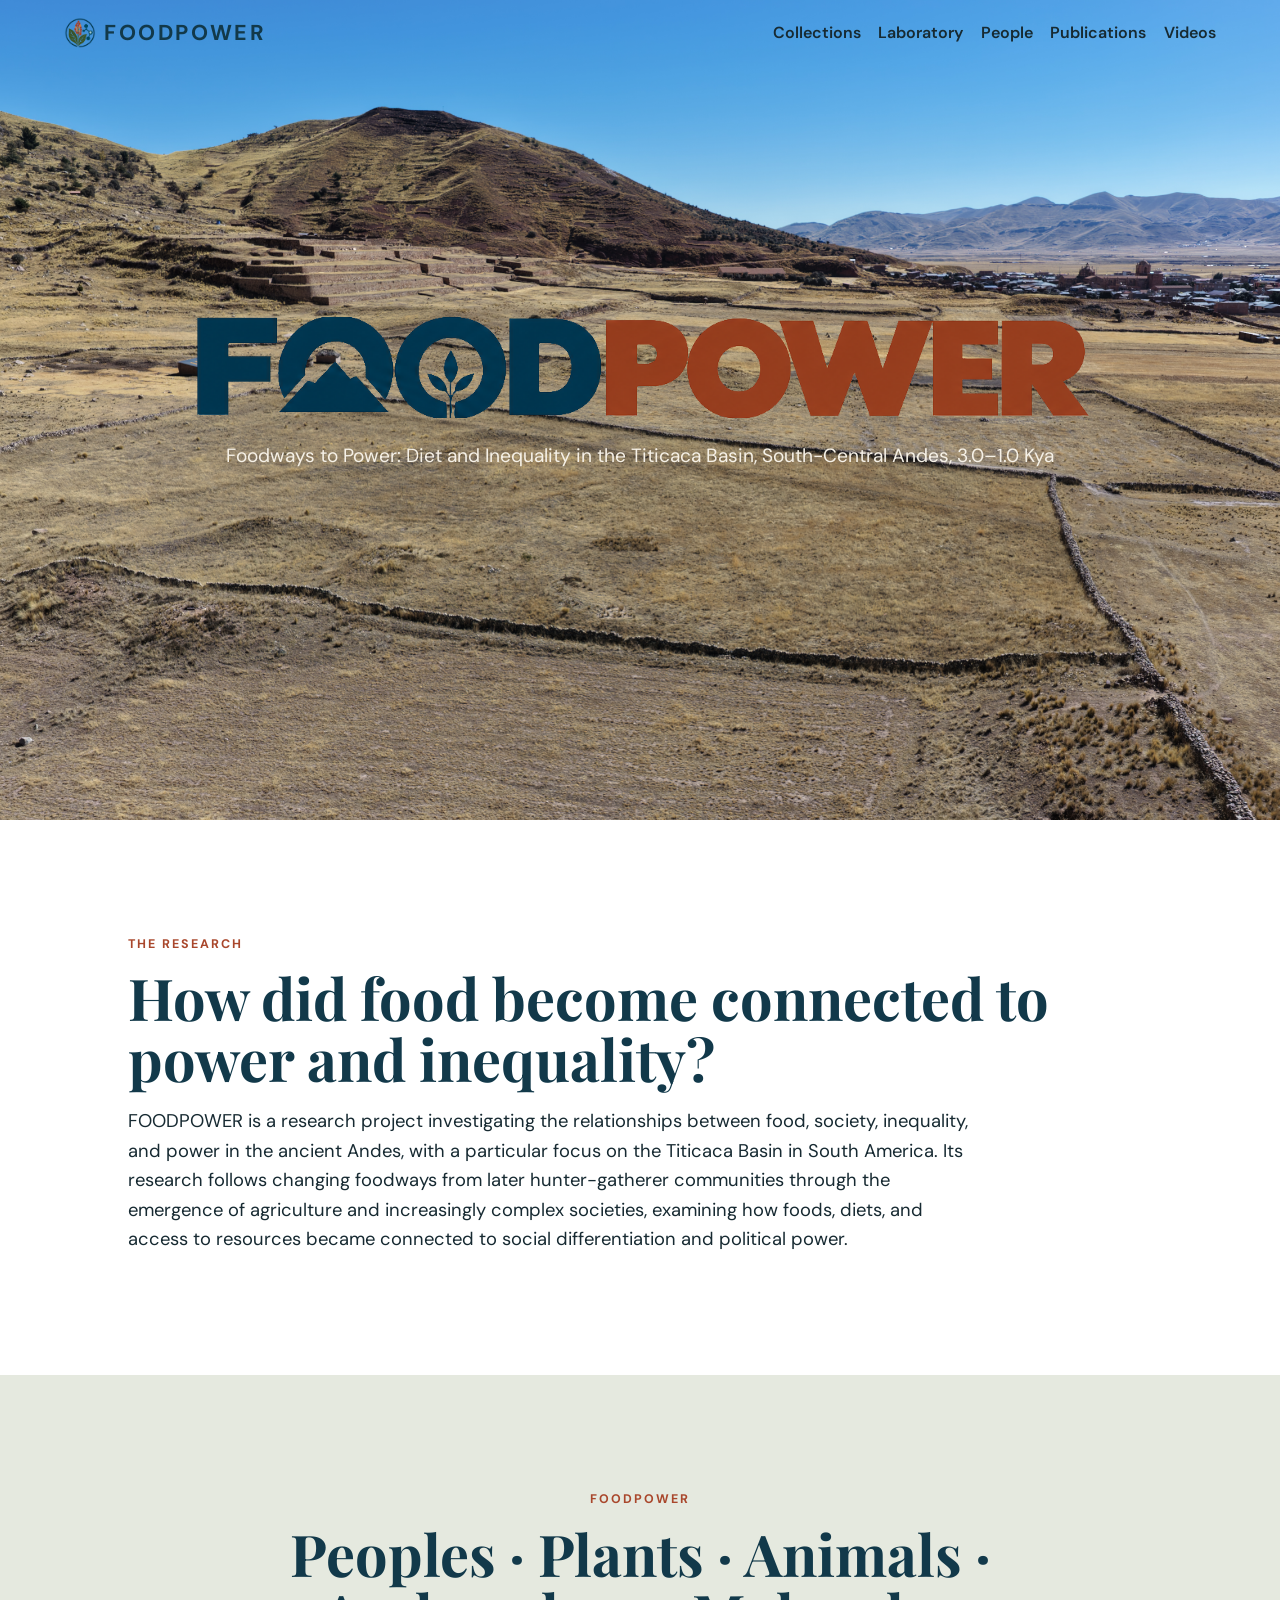
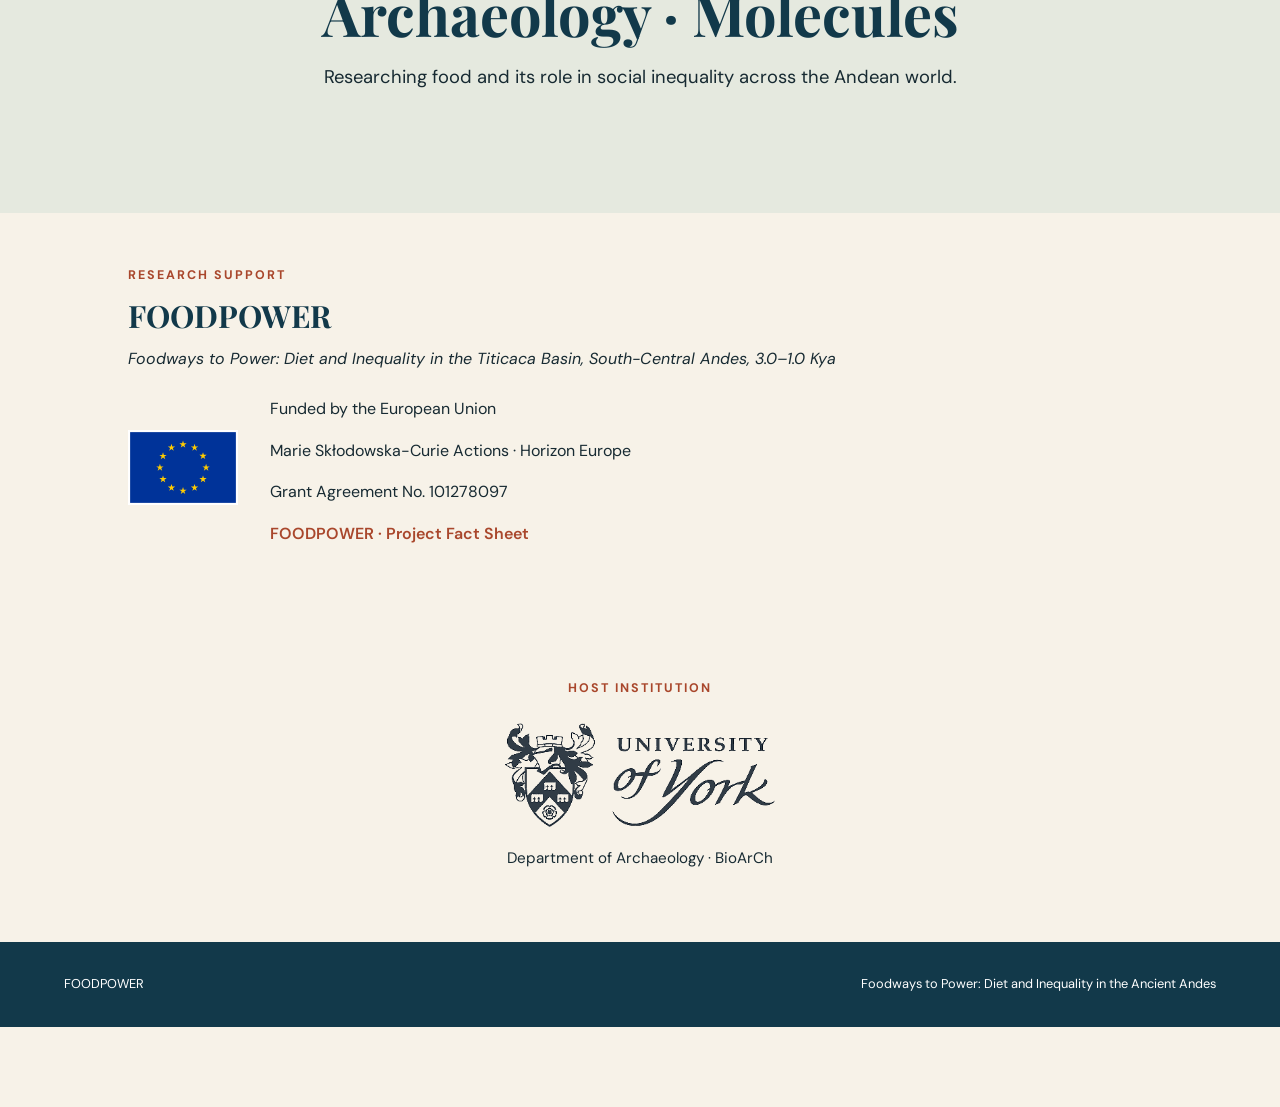
==== commit 8cc956b4: "Update index.html" ====
--- a/index.html
+++ b/index.html
@@ -75,7 +75,7 @@
   <p class="section-label">HOST INSTITUTION</p>
 
   <img
-    src="logo-U-of-york.png"
+    src="university-of-york-logo-transparent.png"
     alt="University of York"
   >
 
--- a/styles.css
+++ b/styles.css
@@ -969,3 +969,30 @@
     color: white;
   }
 }
+/* =====================================================
+   HOST INSTITUTION
+===================================================== */
+
+.host-institution {
+  text-align: center;
+  padding: 4rem 1.5rem 4.5rem;
+  background: var(--paper);
+}
+
+.host-institution .section-label {
+  margin-bottom: 1.5rem;
+}
+
+.host-institution img {
+  display: block;
+  width: 270px;
+  max-width: 70%;
+  height: auto;
+  margin: 0 auto 1.2rem;
+}
+
+.host-institution p:last-child {
+  margin: 0;
+  font-size: .95rem;
+  color: var(--muted);
+}
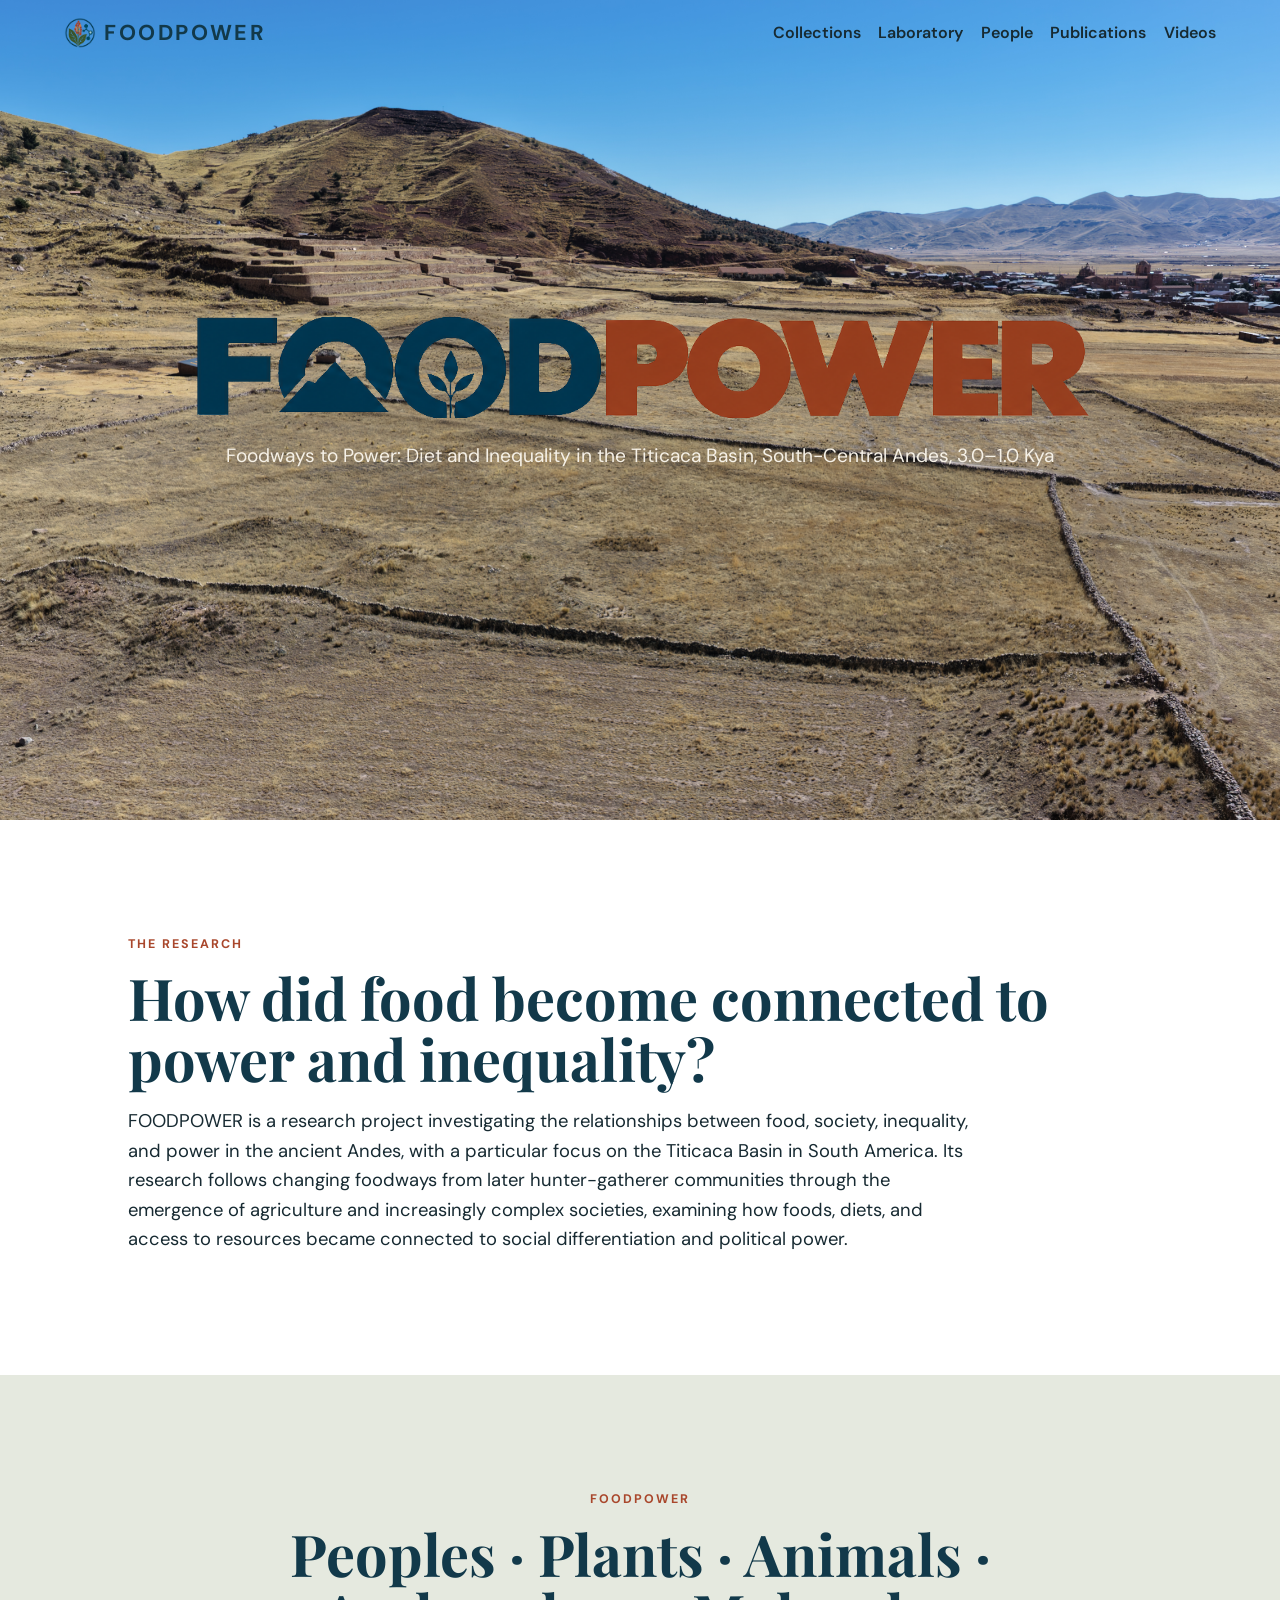
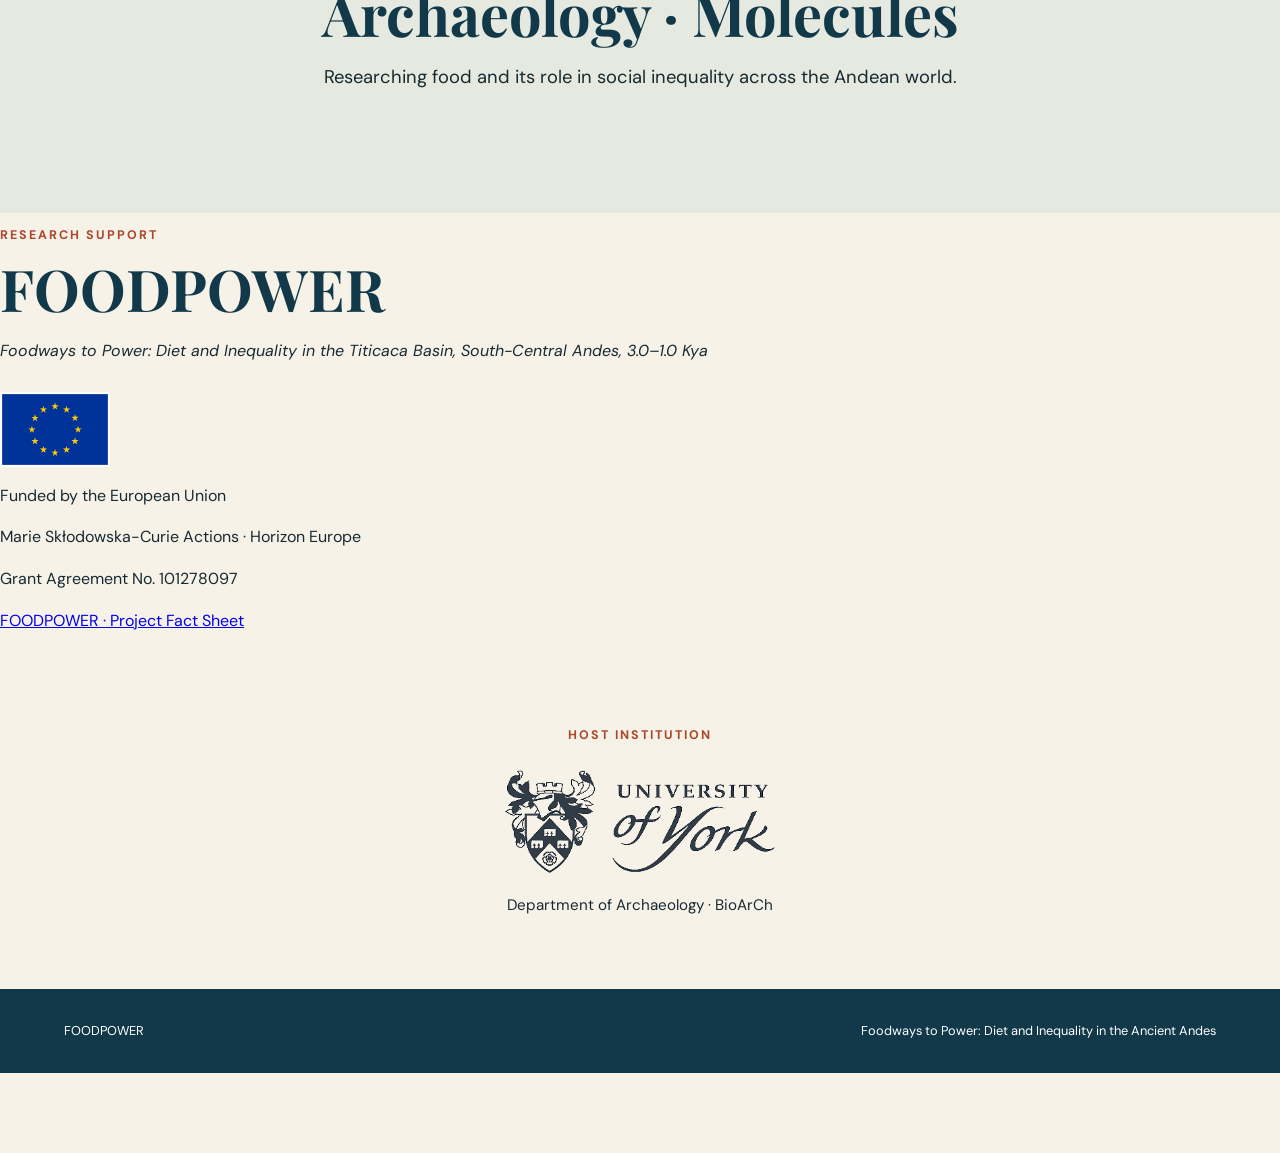
==== commit a06ee8cd: "Update index.html" ====
--- a/index.html
+++ b/index.html
@@ -45,43 +45,59 @@
       <h2>Peoples · Plants · Animals · Archaeology · Molecules</h2>
       <p>Researching food and its role in social inequality across the Andean world.</p>
     </section>
-  <section class="funding section">
-  <p class="section-label">RESEARCH SUPPORT</p>
+  <section class="support-section">
 
-  <h2>FOODPOWER</h2>
-  <p class="funding-subtitle">Foodways to Power: Diet and Inequality in the Titicaca Basin, South-Central Andes, 3.0–1.0 Kya</p>
+  <div class="support-grid">
 
-  <div class="funding-content">
-    <div class="funding-logo">
-      <img src="EU-emblem_RGB.svg" alt="European Union">
+    <div class="funding-section">
+      <p class="section-label">RESEARCH SUPPORT</p>
+
+      <h2>FOODPOWER</h2>
+
+      <p class="funding-subtitle">
+        Foodways to Power: Diet and Inequality in the Titicaca Basin,
+        South-Central Andes, 3.0–1.0 Kya
+      </p>
+
+      <div class="funding-content">
+
+        <div class="funding-logo">
+          <img src="EU-emblem_RGB.svg" alt="European Union">
+        </div>
+
+        <div class="funding-text">
+          <p class="funding-statement">Funded by the European Union</p>
+          <p>Marie Skłodowska-Curie Actions · Horizon Europe</p>
+          <p>Grant Agreement No. 101278097</p>
+
+          <p>
+            <a href="https://cordis.europa.eu/project/id/101278097"
+               target="_blank"
+               rel="noopener">
+              FOODPOWER · Project Fact Sheet
+            </a>
+          </p>
+        </div>
+
+      </div>
     </div>
 
-    <div class="funding-text">
-      <p class="funding-statement">Funded by the European Union</p>
-      <p>Marie Skłodowska-Curie Actions · Horizon Europe</p>
-      <p>Grant Agreement No. 101278097</p>
+
+    <div class="host-institution">
+      <p class="section-label">HOST INSTITUTION</p>
+
+      <img
+        src="university-of-york-logo-transparent.png"
+        alt="University of York"
+      >
 
       <p>
-        <a href="https://cordis.europa.eu/project/id/101278097" target="_blank" rel="noopener">
-          FOODPOWER · Project Fact Sheet
-        </a>
+        Department of Archaeology · BioArCh
       </p>
     </div>
+
   </div>
-   
-  </main>
 
-<section class="host-institution">
-  <p class="section-label">HOST INSTITUTION</p>
-
-  <img
-    src="university-of-york-logo-transparent.png"
-    alt="University of York"
-  >
-
-  <p>
-    Department of Archaeology · BioArCh
-  </p>
 </section>
 
 <footer>
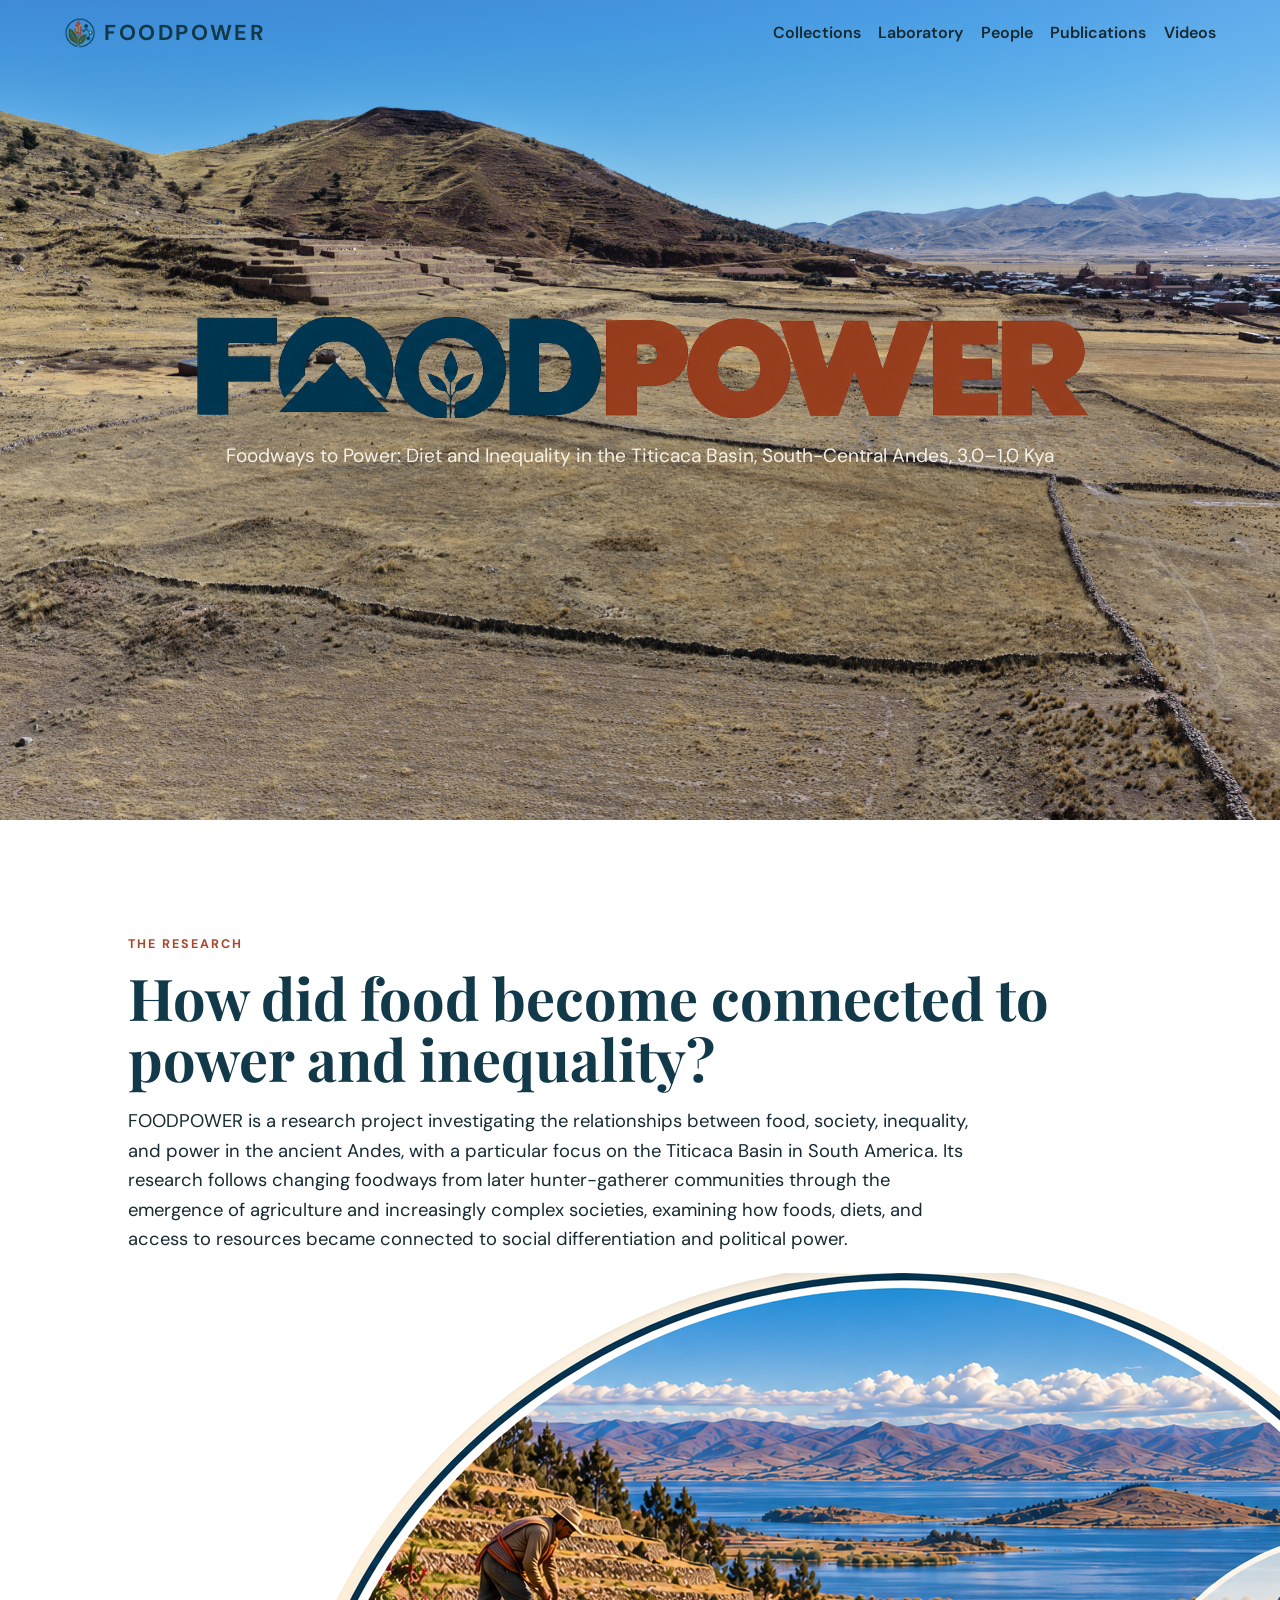
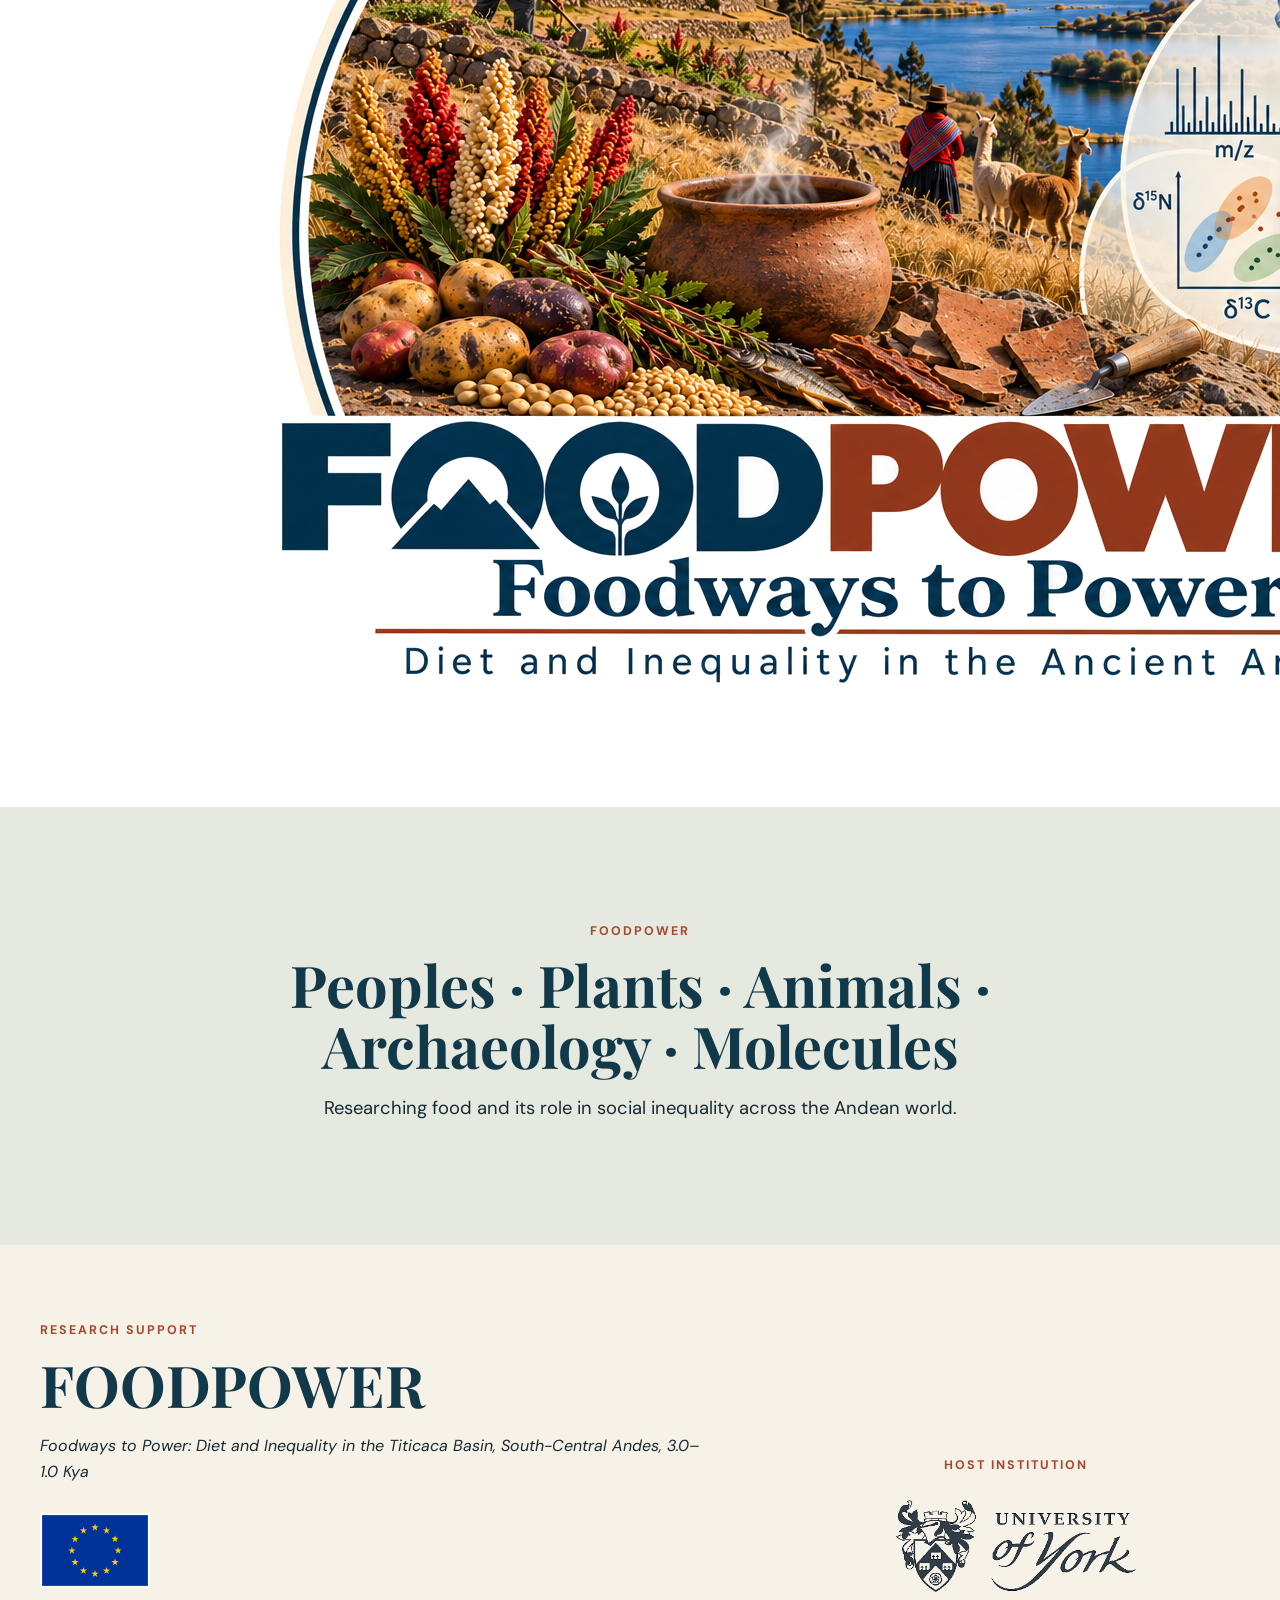
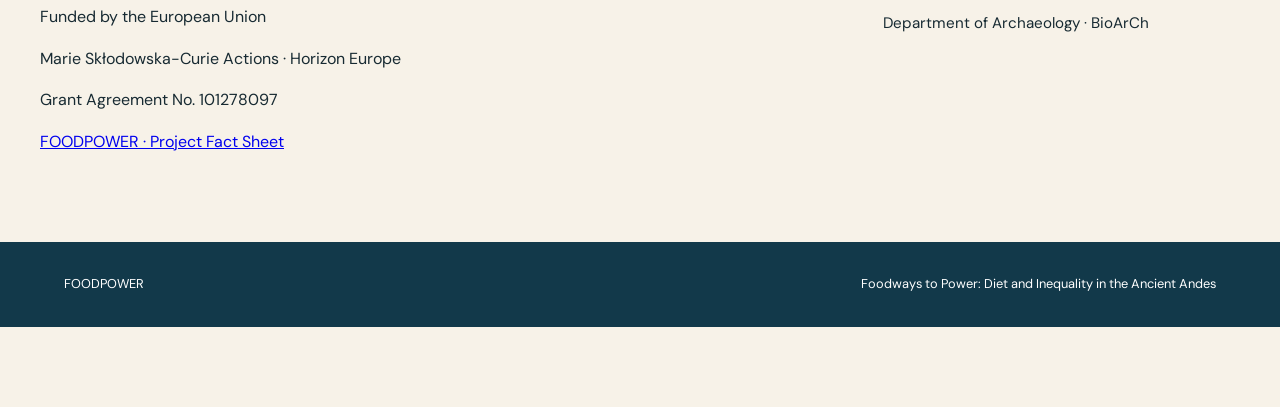
==== commit 4625a1d6: "Update index.html" ====
--- a/index.html
+++ b/index.html
@@ -29,16 +29,25 @@
     <p>Foodways to Power: Diet and Inequality in the Titicaca Basin, South-Central Andes, 3.0–1.0 Kya</p>
   </div>
 </section>
-    <section id="project" class="intro section">
-      <p class="section-label">The research</p>
-      <h2>How did food become connected to power and inequality?</h2>
-      <p>
-        FOODPOWER is a research project investigating the relationships between food, society, inequality, and power in the ancient Andes, 
-        with a particular focus on the Titicaca Basin in South America. 
-        Its research follows changing foodways from later hunter-gatherer communities through the emergence of agriculture and increasingly complex societies, 
-        examining how foods, diets, and access to resources became connected to social differentiation and political power.
-      </p>
-    </section>
+   <section id="project" class="intro section research-intro">
+  <div class="research-intro-text">
+    <p class="section-label">THE RESEARCH</p>
+
+    <h2>How did food become connected to power and inequality?</h2>
+
+    <p>
+      FOODPOWER is a research project investigating the relationships between food, society, inequality,
+      and power in the ancient Andes, with a particular focus on the Titicaca Basin in South America.
+      Its research follows changing foodways from later hunter-gatherer communities through the
+      emergence of agriculture and increasingly complex societies, examining how foods, diets, and
+      access to resources became connected to social differentiation and political power.
+    </p>
+  </div>
+
+  <div class="research-intro-logo">
+    <img src="foodpower-logo.png" alt="FOODPOWER project logo">
+  </div>
+</section>
     
     <section id="people" class="closing section">
       <p class="section-label">FOODPOWER</p>
--- a/styles.css
+++ b/styles.css
@@ -996,3 +996,61 @@
   font-size: .95rem;
   color: var(--muted);
 }
+
+/* =====================================================
+   RESEARCH SUPPORT + HOST INSTITUTION
+===================================================== */
+
+.support-section {
+  padding: 4rem 1.5rem 4.5rem;
+  background: var(--paper);
+}
+
+.support-grid {
+  max-width: 1200px;
+  margin: 0 auto;
+  display: grid;
+  grid-template-columns: 1.5fr 1fr;
+  gap: 5rem;
+  align-items: center;
+}
+
+.support-grid .funding-section {
+  padding: 0;
+  margin: 0;
+}
+
+.support-grid .host-institution {
+  padding: 0;
+  margin: 0;
+  text-align: center;
+}
+
+.support-grid .host-institution img {
+  display: block;
+  width: 240px;
+  max-width: 80%;
+  height: auto;
+  margin: 1.5rem auto 1.2rem;
+}
+
+.support-grid .host-institution p:last-child {
+  margin: 0;
+  font-size: .95rem;
+  color: var(--muted);
+}
+
+@media (max-width: 800px) {
+  .support-grid {
+    grid-template-columns: 1fr;
+    gap: 3.5rem;
+  }
+}
+@media (max-width: 900px) {
+
+  .site-header.scrolled nav a,
+  .site-header.scrolled .brand {
+    color: var(--ink);
+  }
+
+}
